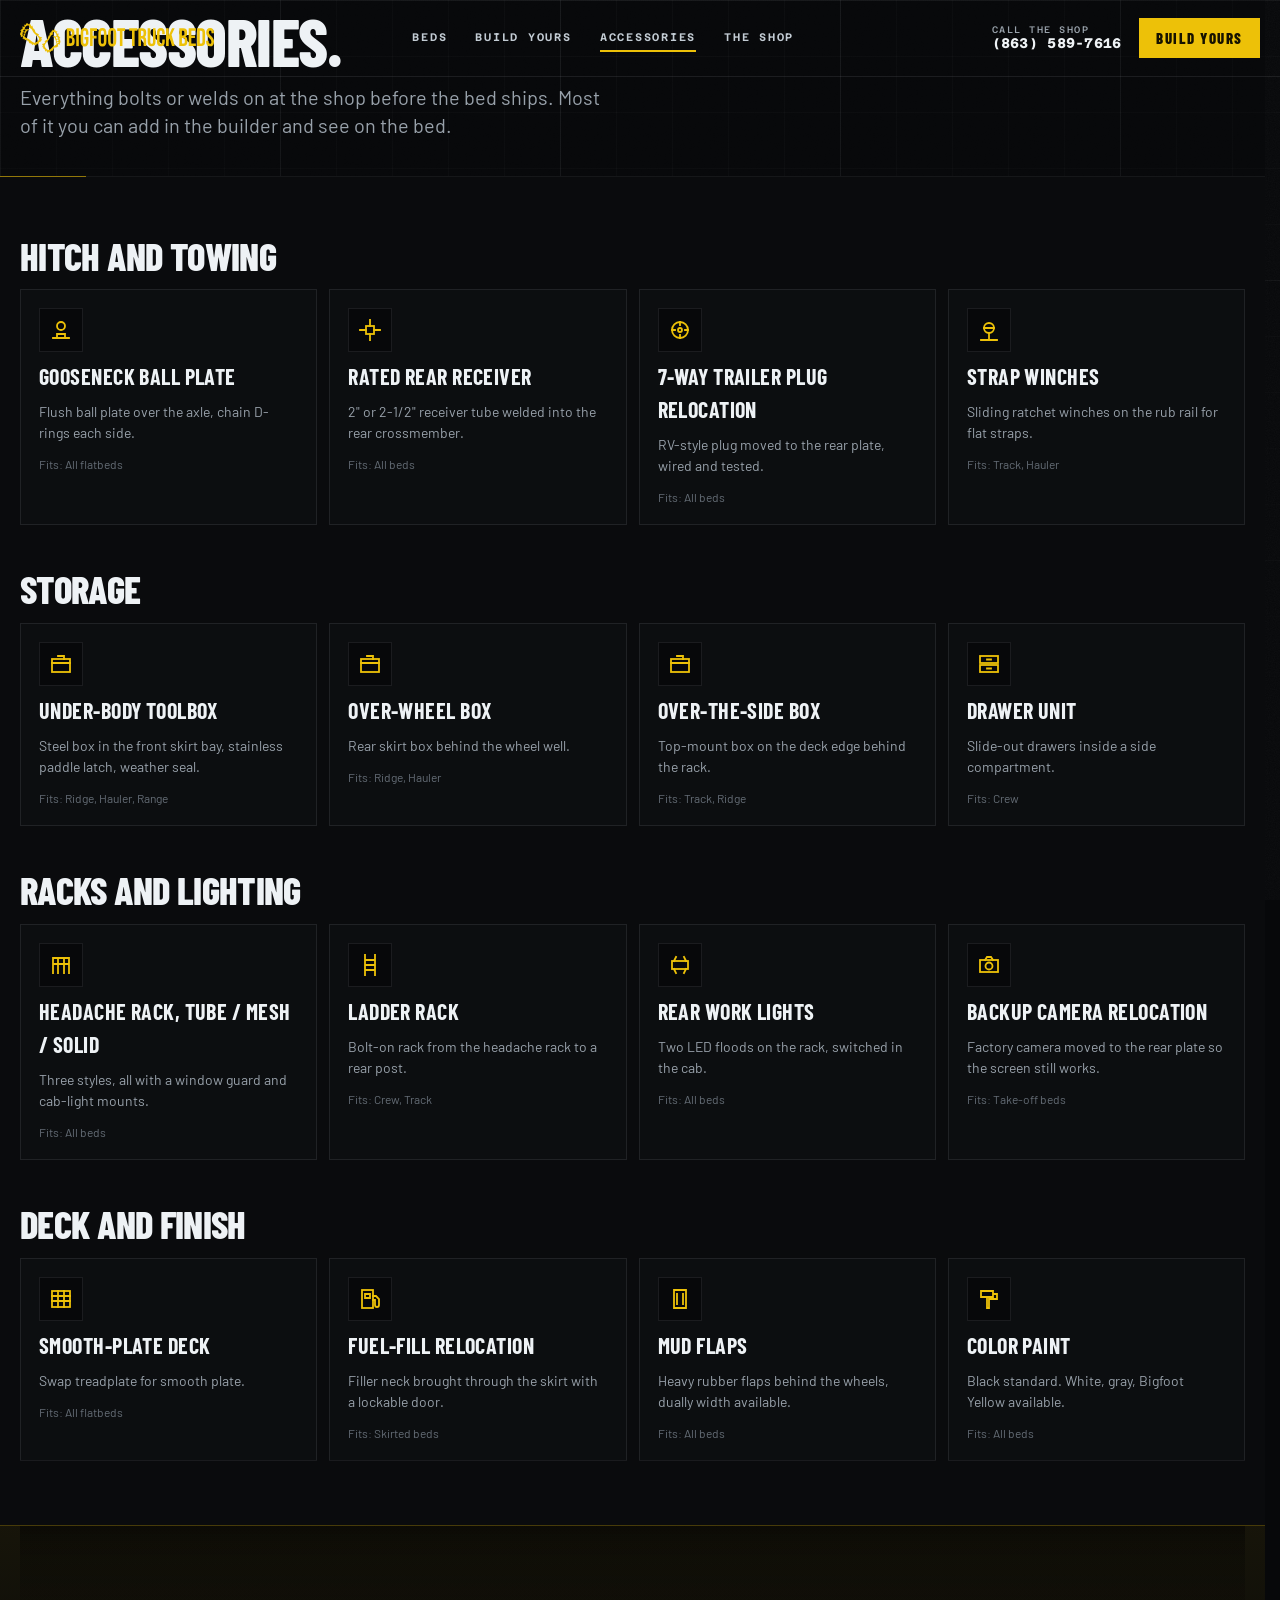
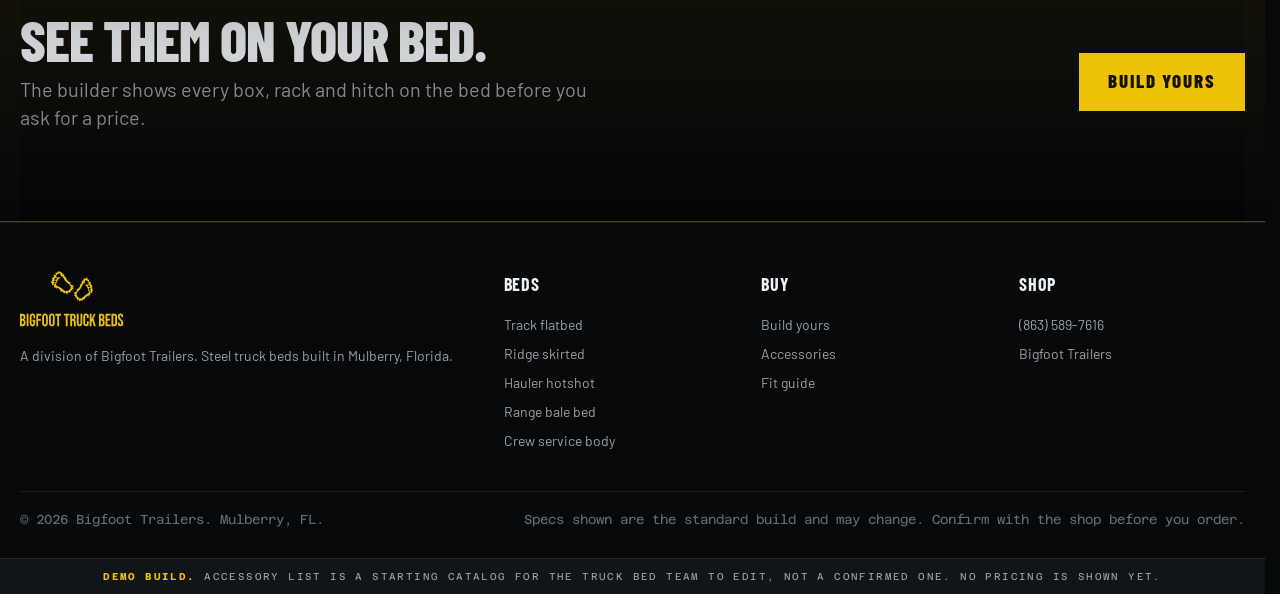
==== accessories.html @ 5576eb5d "Bigfoot Truck Beds site: first public deploy Co-Authored-By: Claude <noreply@anthropic.com>" ====
<!DOCTYPE html>
<html lang="en">
<head>
  <meta charset="UTF-8" />
  <meta name="viewport" content="width=device-width, initial-scale=1.0" />
  <title>Accessories. Bigfoot Truck Beds.</title>
  <meta name="description" content="Toolboxes, headache racks, gooseneck plates, receivers, lights and finishes for Bigfoot steel truck beds." />
  <link rel="icon" type="image/svg+xml" href="assets/img/mark.svg" />
  <link rel="preconnect" href="https://fonts.googleapis.com" />
  <link rel="preconnect" href="https://fonts.gstatic.com" crossorigin />
  <link href="https://fonts.googleapis.com/css2?family=Barlow+Condensed:wght@700;800&family=Barlow:wght@400;500;600;700&family=Azeret+Mono:wght@400;500;600&display=swap" rel="stylesheet" />
  <link rel="stylesheet" href="assets/css/site.css" />
  <link rel="stylesheet" href="assets/css/shop.css" />
</head>
<body data-solid-header="1">
  <header class="site-header solid">
    <div class="container inner">
      <a class="brand" href="index.html" aria-label="Bigfoot Truck Beds home"><img class="emblem" src="assets/img/logo.svg" alt="Bigfoot Truck Beds" /></a>
      <nav class="nav" aria-label="Main"><a href="beds.html">Beds</a><a href="build.html">Build Yours</a><a href="accessories.html">Accessories</a><a href="index.html#shop">The Shop</a></nav>
      <div class="header-actions">
        <a class="header-phone" href="tel:8635897616"><small>Call the shop</small>(863) 589-7616</a>
        <a class="btn btn-primary btn-sm" href="build.html">Build Yours</a>
        <button class="mobile-toggle" aria-label="Menu" aria-expanded="false"><span></span></button>
      </div>
    </div>
  </header>
  <nav class="mobile-nav" aria-label="Mobile"><a href="beds.html">Beds</a><a href="build.html">Build Yours</a><a href="accessories.html">Accessories</a><a href="index.html#shop">The Shop</a><a href="tel:8635897616">(863) 589-7616</a></nav>

  <main>
    <section class="page-head">
      <div class="container">
        <h1>Accessories.</h1>
        <p class="lead">Everything bolts or welds on at the shop before the bed ships. Most of it you can add in the builder and see on the bed.</p>
      </div>
    </section>
    <section class="block tight">
      <div class="container acc-groups" id="groups"></div>
    </section>
    <section class="cta-band">
      <video data-lazy muted loop playsinline preload="none" data-src="assets/video/press-brake.mp4" aria-hidden="true"></video>
      <div class="container inner">
        <div><h2>See them on your bed.</h2><p class="lead" style="margin-top:10px">The builder shows every box, rack and hitch on the bed before you ask for a price.</p></div>
        <div class="hero-cta" style="margin:0"><a class="btn btn-primary btn-lg" href="build.html">Build Yours</a></div>
      </div>
    </section>
  </main>

  <footer>
    <div class="container">
      <div class="cols">
        <div><img src="assets/img/logo-stacked.svg" alt="Bigfoot Truck Beds" style="height:60px;margin-bottom:14px" /><p>A division of Bigfoot Trailers. Steel truck beds built in Mulberry, Florida.</p></div>
        <div><h4>Beds</h4><a href="bed.html?s=track">Track flatbed</a><a href="bed.html?s=ridge">Ridge skirted</a><a href="bed.html?s=hauler">Hauler hotshot</a><a href="bed.html?s=range">Range bale bed</a><a href="bed.html?s=crew">Crew service body</a></div>
        <div><h4>Buy</h4><a href="build.html">Build yours</a><a href="accessories.html">Accessories</a><a href="beds.html">Fit guide</a></div>
        <div><h4>Shop</h4><a href="tel:8635897616">(863) 589-7616</a><a href="https://bigfoottrailers.net" rel="noopener">Bigfoot Trailers</a></div>
      </div>
      <div class="fine"><span>&copy; 2026 Bigfoot Trailers. Mulberry, FL.</span><span>Specs shown are the standard build and may change. Confirm with the shop before you order.</span></div>
    </div>
  </footer>
  <div class="demo-note"><b>Demo build.</b> Accessory list is a starting catalog for the truck bed team to edit, not a confirmed one. No pricing is shown yet.</div>

  <script src="assets/js/data.js"></script>
  <script src="assets/js/site.js"></script>
  <script>
    // simple line icons (stroke only, one family, square caps)
    const ICO = {
      ball: '<svg viewBox="0 0 24 24"><circle cx="12" cy="8" r="4"/><path d="M4 20h16M8 20v-4h8v4"/></svg>',
      receiver: '<svg viewBox="0 0 24 24"><rect x="8" y="8" width="8" height="8"/><path d="M12 2v6M12 16v6M2 12h6M16 12h6"/></svg>',
      plug: '<svg viewBox="0 0 24 24"><circle cx="12" cy="12" r="8"/><circle cx="12" cy="12" r="2"/><path d="M12 4v3M12 17v3M4 12h3M17 12h3"/></svg>',
      winch: '<svg viewBox="0 0 24 24"><circle cx="12" cy="10" r="5"/><path d="M12 15v7M4 22h16M7 10h10"/></svg>',
      box: '<svg viewBox="0 0 24 24"><rect x="3" y="7" width="18" height="13"/><path d="M3 11h18M9 4h6v3"/></svg>',
      drawer: '<svg viewBox="0 0 24 24"><rect x="3" y="4" width="18" height="7"/><rect x="3" y="13" width="18" height="7"/><path d="M10 7.5h4M10 16.5h4"/></svg>',
      rack: '<svg viewBox="0 0 24 24"><path d="M4 20V5h16v15M4 11h16M9 5v15M15 5v15"/></svg>',
      ladder: '<svg viewBox="0 0 24 24"><path d="M7 2v20M17 2v20M7 7h10M7 12h10M7 17h10"/></svg>',
      light: '<svg viewBox="0 0 24 24"><rect x="4" y="8" width="16" height="8"/><path d="M8 4l-2 4M16 4l2 4M8 20l-2-4M16 20l2-4"/></svg>',
      camera: '<svg viewBox="0 0 24 24"><rect x="3" y="7" width="18" height="12"/><circle cx="12" cy="13" r="3.5"/><path d="M8 7l2-3h4l2 3"/></svg>',
      deck: '<svg viewBox="0 0 24 24"><rect x="3" y="4" width="18" height="16"/><path d="M3 9h18M3 14h18M9 4v16M15 4v16"/></svg>',
      fuel: '<svg viewBox="0 0 24 24"><rect x="4" y="3" width="11" height="18"/><path d="M15 9h3l3 3v6a2 2 0 0 1-4 0v-5h-2M7 7h5v4H7z"/></svg>',
      flap: '<svg viewBox="0 0 24 24"><path d="M6 3h12v18H6zM9 7v10M15 7v10"/></svg>',
      paint: '<svg viewBox="0 0 24 24"><path d="M4 4h12v6H4zM16 7h4v5h-8v9h-2v-11h6z"/></svg>',
    };
    const D = window.BF;
    document.getElementById('groups').innerHTML = D.ACCESSORIES.map(g => `
      <div class="reveal"><h2 style="font-size:clamp(28px,3vw,40px);margin-bottom:16px">${g.group}</h2>
        <div class="acc-grid">${g.items.map(a => `<div class="acc"><div class="ico">${ICO[a.ico] || ICO.box}</div><b>${a.name}</b><p>${a.desc}</p><div class="fits-on">Fits: ${a.fits}</div></div>`).join('')}</div></div>`).join('');
    document.querySelectorAll('.reveal').forEach(el => { const io = new IntersectionObserver(es => es.forEach(e => { if (e.isIntersecting) { e.target.classList.add('in'); io.unobserve(e.target); } }), { threshold: 0.1 }); io.observe(el); });
  </script>
</body>
</html>
---- assets/css/site.css ----
/* ============================================================
   BIGFOOT TRUCK BEDS - design system v1 (10/18/26)
   Shares Bigfoot DNA (construction yellow + satin black, Barlow
   Condensed display) but reads as its own division: steel grey
   surfaces, plate texture, sharp corners, zero gradients-for-show.
   Theme: DARK, locked. Radius system: all-sharp (0) except 2px on
   inputs. One accent: --gold.
   ============================================================ */

:root {
  --ink: #0b0c0d;
  --ink-2: #121416;
  --ink-3: #1a1d20;
  --steel: #262a2e;
  --steel-2: #30353a;
  --line: rgba(255, 255, 255, 0.09);
  --line-2: rgba(255, 255, 255, 0.16);
  --text: #f2f3f4;
  --muted: #a3abb4;
  --dim: #6f7780;
  --gold: #EDC108;
  --gold-2: #F7D34A;
  --gold-ink: #1a1500;
  --ok: #7ed957;
  --warn: #ff5a3c;
  --max: 1360px;
  --disp: "Barlow Condensed", "Arial Narrow", sans-serif;
  --body: "Barlow", "Segoe UI", system-ui, sans-serif;
  --ease: cubic-bezier(0.16, 1, 0.3, 1);
  --nav-h: 72px;
}

* { box-sizing: border-box; }
html { scroll-behavior: smooth; -webkit-text-size-adjust: 100%; }
body {
  margin: 0; font-family: var(--body); background: var(--ink); color: var(--text);
  -webkit-font-smoothing: antialiased; overflow-x: hidden; line-height: 1.5;
}
a { color: inherit; text-decoration: none; }
img, video, canvas { max-width: 100%; display: block; }
button { font: inherit; color: inherit; }
.container { width: min(calc(100% - 40px), var(--max)); margin: 0 auto; }
@media (max-width: 640px) { .container { width: calc(100% - 32px); } }

h1, h2, h3, .disp {
  font-family: var(--disp); text-transform: uppercase; letter-spacing: 0.01em;
  line-height: 0.92; margin: 0; font-weight: 800; text-wrap: balance;
}
h1 { font-size: clamp(44px, 7vw, 104px); }
h2 { font-size: clamp(34px, 4.6vw, 64px); }
h3 { font-size: clamp(22px, 2.4vw, 30px); font-weight: 700; }
p { margin: 0; text-wrap: pretty; }
.lead { font-size: clamp(17px, 1.4vw, 20px); color: var(--muted); max-width: 58ch; }
.muted { color: var(--muted); }
.gold { color: var(--gold); }
.num { font-family: var(--disp); font-weight: 800; font-variant-numeric: tabular-nums; }

/* ---------- motion primitives ---------- */
.reveal { opacity: 0; transform: translateY(22px); transition: opacity 0.6s var(--ease), transform 0.6s var(--ease); }
.reveal.in { opacity: 1; transform: none; }
[data-stagger] > * { opacity: 0; transform: translateY(18px); transition: opacity 0.5s var(--ease), transform 0.5s var(--ease); }
[data-stagger].in > * { opacity: 1; transform: none; }
[data-stagger].in > *:nth-child(2) { transition-delay: 60ms; }
[data-stagger].in > *:nth-child(3) { transition-delay: 120ms; }
[data-stagger].in > *:nth-child(4) { transition-delay: 180ms; }
[data-stagger].in > *:nth-child(5) { transition-delay: 240ms; }
[data-stagger].in > *:nth-child(6) { transition-delay: 300ms; }
@media (prefers-reduced-motion: reduce) {
  .reveal, [data-stagger] > * { opacity: 1 !important; transform: none !important; transition: none !important; }
  .hero-video video { display: none; }
}

/* ---------- header ---------- */
.site-header {
  position: fixed; inset: 0 0 auto 0; z-index: 90; height: var(--nav-h);
  background: linear-gradient(180deg, rgba(11, 12, 13, 0.92), rgba(11, 12, 13, 0));
  transition: background 0.3s ease, box-shadow 0.3s ease;
}
.site-header.solid { background: rgba(11, 12, 13, 0.96); backdrop-filter: blur(14px); box-shadow: 0 1px 0 var(--line); }
.site-header .inner { display: flex; align-items: center; justify-content: space-between; gap: 24px; height: 100%; }
.brand img { height: 30px; width: auto; }
.nav { display: flex; gap: 28px; align-items: center; }
.nav > a { font-weight: 600; font-size: 15px; color: #d7dde3; position: relative; padding: 6px 0; }
.nav > a::after { content: ""; position: absolute; left: 0; right: 100%; bottom: 0; height: 2px; background: var(--gold); transition: right 0.25s var(--ease); }
.nav > a:hover::after, .nav > a.active::after { right: 0; }
.header-actions { display: flex; align-items: center; gap: 18px; }
.header-phone { display: flex; flex-direction: column; line-height: 1.1; font-family: var(--disp); font-weight: 700; font-size: 18px; letter-spacing: 0.02em; }
.header-phone small { font-family: var(--body); font-weight: 500; font-size: 11px; color: var(--muted); text-transform: uppercase; letter-spacing: 0.08em; }
.mobile-toggle { display: none; background: none; border: 1px solid var(--line-2); width: 42px; height: 42px; color: var(--text); cursor: pointer; }
.mobile-toggle span, .mobile-toggle span::before, .mobile-toggle span::after { display: block; width: 20px; height: 2px; background: currentColor; margin: 0 auto; position: relative; content: ""; }
.mobile-toggle span::before { position: absolute; top: -6px; left: 0; }
.mobile-toggle span::after { position: absolute; top: 6px; left: 0; }
.mobile-nav { display: none; position: fixed; inset: var(--nav-h) 0 0 0; background: var(--ink); z-index: 89; padding: 24px; flex-direction: column; gap: 6px; }
.mobile-nav.open { display: flex; }
.mobile-nav a { font-family: var(--disp); font-size: 34px; font-weight: 800; text-transform: uppercase; padding: 10px 0; border-bottom: 1px solid var(--line); }
@media (max-width: 960px) {
  .nav, .header-phone { display: none; }
  .mobile-toggle { display: inline-flex; align-items: center; justify-content: center; }
}

/* ---------- buttons ---------- */
.btn {
  display: inline-flex; align-items: center; justify-content: center; gap: 10px; white-space: nowrap;
  font-family: var(--disp); font-weight: 800; text-transform: uppercase; letter-spacing: 0.06em; font-size: 17px;
  padding: 0 22px; height: 50px; border: 1px solid transparent; cursor: pointer; transition: transform 0.15s var(--ease), background 0.2s, color 0.2s, border-color 0.2s;
}
.btn:active { transform: translateY(1px) scale(0.99); }
.btn-primary { background: var(--gold); color: var(--gold-ink); border-color: var(--gold); }
.btn-primary:hover { background: var(--gold-2); }
.btn-ghost { background: transparent; color: var(--text); border-color: var(--line-2); }
.btn-ghost:hover { border-color: var(--gold); color: var(--gold); }
.btn-dark { background: var(--ink-3); color: var(--text); border-color: var(--line); }
.btn-dark:hover { border-color: var(--line-2); }
.btn-sm { height: 40px; font-size: 15px; padding: 0 16px; }
.btn-lg { height: 58px; font-size: 19px; padding: 0 28px; }
.btn[disabled] { opacity: 0.45; cursor: not-allowed; }

/* ---------- hero ---------- */
.hero { position: relative; min-height: 100dvh; display: grid; align-items: end; padding: calc(var(--nav-h) + 24px) 0 56px; overflow: hidden; isolation: isolate; }
.hero-video { position: absolute; inset: 0; z-index: -2; }
.hero-video video { width: 100%; height: 100%; object-fit: cover; filter: saturate(0.85) contrast(1.05); }
.hero-scrim { position: absolute; inset: 0; z-index: -1;
  background: linear-gradient(90deg, rgba(11,12,13,0.92) 0%, rgba(11,12,13,0.72) 42%, rgba(11,12,13,0.25) 100%),
              linear-gradient(0deg, rgba(11,12,13,1) 0%, rgba(11,12,13,0) 38%); }
.hero-grid { display: grid; grid-template-columns: minmax(0, 7fr) minmax(0, 5fr); gap: 40px; align-items: end; }
.hero h1 { max-width: 12ch; font-size: clamp(44px, 5.6vw, 86px); }
.hero h1 em { font-style: normal; color: var(--gold); }
.hero .lead { margin-top: 22px; }
.hero-cta { display: flex; gap: 12px; flex-wrap: wrap; margin-top: 30px; }
.hero-side { justify-self: end; width: 100%; max-width: 420px; }
@media (max-width: 960px) {
  .hero-grid { grid-template-columns: 1fr; }
  .hero-side { justify-self: stretch; max-width: none; }
}

/* quick fit widget */
.fitbox { background: rgba(18, 20, 22, 0.88); backdrop-filter: blur(10px); border: 1px solid var(--line-2); padding: 22px; }
.fitbox h3 { font-size: 24px; margin-bottom: 4px; }
.fitbox .hint { font-size: 13px; color: var(--muted); margin-bottom: 16px; }
.field { display: grid; gap: 6px; margin-bottom: 12px; }
.field label { font-size: 12px; font-weight: 700; letter-spacing: 0.08em; text-transform: uppercase; color: var(--muted); }
.field select, .field input, .field textarea {
  width: 100%; background: var(--ink); color: var(--text); border: 1px solid var(--line-2); border-radius: 2px;
  height: 46px; padding: 0 12px; font: inherit; font-size: 15px; outline: none; appearance: none; -webkit-appearance: none;
}
.field textarea { height: auto; min-height: 110px; padding: 12px; resize: vertical; }
.field select { background-image: linear-gradient(45deg, transparent 50%, var(--muted) 50%), linear-gradient(135deg, var(--muted) 50%, transparent 50%); background-position: calc(100% - 18px) 20px, calc(100% - 13px) 20px; background-size: 5px 5px, 5px 5px; background-repeat: no-repeat; padding-right: 36px; }
.field select:focus, .field input:focus, .field textarea:focus { border-color: var(--gold); box-shadow: 0 0 0 3px rgba(237, 193, 8, 0.18); }
.field select:disabled { opacity: 0.4; }
.field .err { font-size: 12px; color: var(--warn); display: none; }
.field.invalid .err { display: block; }
.field.invalid select, .field.invalid input { border-color: var(--warn); }
.fit-result { margin-top: 10px; padding: 14px; background: var(--ink); border-left: 3px solid var(--gold); font-size: 14px; color: var(--muted); min-height: 54px; }
.fit-result strong { color: var(--text); font-family: var(--disp); font-size: 20px; text-transform: uppercase; letter-spacing: 0.02em; display: block; }

/* ---------- sections ---------- */
section.block { padding: clamp(64px, 9vw, 128px) 0; }
section.block.tight { padding: clamp(40px, 5vw, 72px) 0; }
.sec-head { max-width: 760px; margin-bottom: clamp(28px, 4vw, 52px); }
.sec-head p { margin-top: 14px; }
.rule { height: 1px; background: var(--line); }

/* stat band */
.stats { display: grid; grid-template-columns: repeat(4, 1fr); border-top: 1px solid var(--line-2); border-bottom: 1px solid var(--line-2); }
.stats > div { padding: 28px 24px 26px; border-right: 1px solid var(--line); }
.stats > div:last-child { border-right: 0; }
.stats .num { font-size: clamp(40px, 4.4vw, 60px); line-height: 1; color: var(--gold); }
.stats .num small { font-size: 0.45em; color: var(--muted); margin-left: 4px; font-weight: 700; }
.stats p { font-size: 14px; color: var(--muted); margin-top: 8px; }
@media (max-width: 800px) { .stats { grid-template-columns: 1fr 1fr; } .stats > div:nth-child(2) { border-right: 0; } .stats > div:nth-child(-n+2) { border-bottom: 1px solid var(--line); } }

/* lineup rail (horizontal scroll-snap) */
.rail-wrap { position: relative; }
.rail { display: grid; grid-auto-flow: column; grid-auto-columns: min(78vw, 420px); gap: 18px; overflow-x: auto; scroll-snap-type: x mandatory; padding: 4px 0 18px; scrollbar-width: none; }
.rail::-webkit-scrollbar { display: none; }
.rail > * { scroll-snap-align: start; }
.bed-card { background: var(--ink-2); border: 1px solid var(--line); display: grid; grid-template-rows: auto 1fr; transition: border-color 0.25s, transform 0.3s var(--ease); position: relative; }
.bed-card:hover { border-color: var(--gold); transform: translateY(-3px); }
.bed-card .thumb { aspect-ratio: 4 / 3; background: radial-gradient(120% 90% at 50% 100%, #2a2f34 0%, var(--ink-2) 70%); position: relative; overflow: hidden; }
.bed-card .thumb img, .bed-card .thumb canvas { position: absolute; inset: 0; width: 100%; height: 100%; object-fit: contain; }
.bed-card .thumb .sk { position: absolute; inset: 18% 10%; border: 1px dashed var(--line-2); opacity: 0.6; }
.bed-card .body { padding: 20px 20px 22px; display: grid; gap: 10px; align-content: start; }
.bed-card .for { font-size: 13px; color: var(--gold); font-weight: 700; letter-spacing: 0.06em; text-transform: uppercase; }
.bed-card h3 { font-size: 30px; }
.bed-card p { color: var(--muted); font-size: 15px; }
.bed-card .meta { display: flex; gap: 14px; flex-wrap: wrap; font-size: 13px; color: var(--muted); margin-top: 4px; }
.bed-card .meta b { color: var(--text); font-weight: 600; }
.bed-card .go { position: absolute; inset: 0; }
.rail-nav { display: flex; gap: 8px; justify-content: flex-end; margin-top: 6px; }
.rail-nav button { width: 44px; height: 44px; background: var(--ink-2); border: 1px solid var(--line-2); color: var(--text); cursor: pointer; font-size: 20px; }
.rail-nav button:hover { border-color: var(--gold); color: var(--gold); }

/* shop bento (videos) */
.bento { display: grid; grid-template-columns: repeat(12, 1fr); grid-auto-rows: 220px; gap: 12px; }
.bento > figure { margin: 0; position: relative; overflow: hidden; background: var(--ink-2); border: 1px solid var(--line); }
.bento video { width: 100%; height: 100%; object-fit: cover; filter: saturate(0.9); transform: scale(1.02); }
.bento figcaption { position: absolute; left: 0; right: 0; bottom: 0; padding: 14px 16px; background: linear-gradient(0deg, rgba(11,12,13,0.92), rgba(11,12,13,0)); font-family: var(--disp); font-weight: 700; text-transform: uppercase; letter-spacing: 0.04em; font-size: 17px; }
.bento figcaption small { display: block; font-family: var(--body); font-weight: 500; text-transform: none; letter-spacing: 0; color: var(--muted); font-size: 13px; }
.b-a { grid-column: span 7; grid-row: span 2; }
.b-b { grid-column: span 5; }
.b-c { grid-column: span 5; }
.b-d { grid-column: span 4; }
.b-e { grid-column: span 4; }
.b-f { grid-column: span 4; }
@media (max-width: 900px) { .bento { grid-auto-rows: 180px; } .b-a, .b-b, .b-c, .b-d, .b-e, .b-f { grid-column: span 12; } .b-a { grid-row: span 1; } }

/* standard-features: two-column checklist with big numbers */
.std { display: grid; grid-template-columns: 1fr 1fr; gap: 0 48px; }
.std li { list-style: none; display: grid; grid-template-columns: 56px 1fr; gap: 14px; padding: 18px 0; border-bottom: 1px solid var(--line); }
.std ul { margin: 0; padding: 0; }
.std .k { font-family: var(--disp); font-weight: 800; font-size: 30px; color: var(--gold); line-height: 1; }
.std b { display: block; font-weight: 700; margin-bottom: 2px; }
.std span { color: var(--muted); font-size: 15px; }
@media (max-width: 760px) { .std { grid-template-columns: 1fr; } }

/* process steps */
.steps { display: grid; grid-template-columns: repeat(4, 1fr); gap: 2px; background: var(--line); border: 1px solid var(--line); }
.steps > div { background: var(--ink-2); padding: 26px 22px 28px; }
.steps .k { font-family: var(--disp); font-weight: 800; font-size: 52px; color: var(--steel-2); line-height: 1; }
.steps h3 { margin: 10px 0 8px; font-size: 24px; }
.steps p { color: var(--muted); font-size: 15px; }
@media (max-width: 900px) { .steps { grid-template-columns: 1fr 1fr; } }
@media (max-width: 560px) { .steps { grid-template-columns: 1fr; } }

/* compare table */
.compare { width: 100%; border-collapse: collapse; font-size: 15px; }
.compare th, .compare td { text-align: left; padding: 14px 12px; vertical-align: top; }
.compare thead th { font-family: var(--disp); text-transform: uppercase; font-size: 22px; letter-spacing: 0.02em; border-bottom: 2px solid var(--gold); }
.compare tbody tr:nth-child(odd) td { background: rgba(255,255,255,0.025); }
.compare td:first-child { color: var(--muted); font-weight: 600; width: 22%; }
.compare .yes { color: var(--gold); font-weight: 700; }
.compare-wrap { overflow-x: auto; }

/* FAQ accordion */
.faq details { border-top: 1px solid var(--line); }
.faq details:last-child { border-bottom: 1px solid var(--line); }
.faq summary { cursor: pointer; list-style: none; display: flex; justify-content: space-between; align-items: center; gap: 20px; padding: 20px 0; font-family: var(--disp); font-weight: 700; text-transform: uppercase; font-size: 22px; letter-spacing: 0.02em; }
.faq summary::-webkit-details-marker { display: none; }
.faq summary::after { content: "+"; font-size: 28px; color: var(--gold); transition: transform 0.25s var(--ease); }
.faq details[open] summary::after { transform: rotate(45deg); }
.faq .a { padding: 0 0 22px; color: var(--muted); max-width: 70ch; }

/* CTA band */
.cta-band { position: relative; overflow: hidden; border-top: 1px solid var(--line-2); }
.cta-band video { position: absolute; inset: 0; width: 100%; height: 100%; object-fit: cover; opacity: 0.35; filter: saturate(0.7); }
.cta-band .inner { position: relative; display: grid; grid-template-columns: 1fr auto; align-items: center; gap: 32px; padding: clamp(56px, 7vw, 96px) 0; }
@media (max-width: 760px) { .cta-band .inner { grid-template-columns: 1fr; } }

/* footer */
footer { border-top: 1px solid var(--line); padding: 48px 0 28px; color: var(--muted); font-size: 14px; }
footer .cols { display: grid; grid-template-columns: 2fr 1fr 1fr 1fr; gap: 32px; }
footer h4 { font-family: var(--disp); text-transform: uppercase; color: var(--text); font-size: 18px; margin: 0 0 12px; letter-spacing: 0.04em; }
footer a { display: block; padding: 4px 0; }
footer a:hover { color: var(--gold); }
footer .fine { margin-top: 36px; padding-top: 18px; border-top: 1px solid var(--line); display: flex; justify-content: space-between; gap: 16px; flex-wrap: wrap; font-size: 13px; color: var(--dim); }
@media (max-width: 800px) { footer .cols { grid-template-columns: 1fr 1fr; } }

/* demo ribbon */
.demo-note { background: var(--ink-3); border-top: 1px solid var(--line); color: var(--muted); font-size: 13px; padding: 10px 16px; text-align: center; }
.demo-note b { color: var(--gold); }

/* ---------- page header (inner pages) ---------- */
.page-head { padding: calc(var(--nav-h) + 56px) 0 36px; }
.page-head .lead { margin-top: 14px; }
.crumbs { font-size: 13px; color: var(--muted); margin-bottom: 18px; display: flex; gap: 8px; }
.crumbs a:hover { color: var(--gold); }

/* filter pills */
.pills { display: flex; gap: 8px; flex-wrap: wrap; }
.pill { height: 40px; padding: 0 16px; background: var(--ink-2); border: 1px solid var(--line-2); color: var(--text); font-weight: 600; font-size: 14px; cursor: pointer; }
.pill[aria-pressed="true"] { background: var(--gold); color: var(--gold-ink); border-color: var(--gold); }
.grid-beds { display: grid; grid-template-columns: repeat(auto-fill, minmax(300px, 1fr)); gap: 18px; }

/* ---------- bed detail ---------- */
.detail-hero { display: grid; grid-template-columns: minmax(0, 7fr) minmax(0, 5fr); gap: 32px; align-items: start; }
.viewer { position: relative; aspect-ratio: 4 / 3; background: radial-gradient(110% 80% at 50% 100%, #2b3036 0%, var(--ink-2) 72%); border: 1px solid var(--line); overflow: hidden; }
.viewer canvas { width: 100% !important; height: 100% !important; position: absolute; inset: 0; z-index: 0; }
.viewer .vtag, .viewer .vhelp, .viewer .nogl { z-index: 2; }
.viewer .vtag { position: absolute; top: 12px; left: 12px; font-size: 12px; font-weight: 700; letter-spacing: 0.08em; text-transform: uppercase; color: var(--muted); background: rgba(11,12,13,0.7); padding: 6px 10px; border: 1px solid var(--line); }
.viewer .vhelp { position: absolute; bottom: 12px; left: 12px; right: 12px; display: flex; justify-content: space-between; gap: 10px; font-size: 12px; color: var(--muted); }
.viewer .vhelp button { background: rgba(11,12,13,0.75); border: 1px solid var(--line-2); color: var(--text); height: 32px; padding: 0 12px; font-size: 12px; font-weight: 700; cursor: pointer; }
.viewer .vhelp button:hover { border-color: var(--gold); color: var(--gold); }
.viewer .nogl { position: absolute; inset: 0; display: none; place-items: center; text-align: center; padding: 32px; color: var(--muted); }
.viewer.nogl .nogl { display: grid; }
.spec-tiles { display: grid; grid-template-columns: repeat(2, 1fr); gap: 10px; }
.spec-tiles > div { background: var(--ink-2); border: 1px solid var(--line); padding: 16px 16px 14px; }
.spec-tiles .v { font-family: var(--disp); font-weight: 800; font-size: 30px; line-height: 1; color: var(--text); }
.spec-tiles .v small { font-size: 0.5em; color: var(--muted); margin-left: 3px; }
.spec-tiles .l { font-size: 12px; color: var(--muted); text-transform: uppercase; letter-spacing: 0.08em; margin-top: 6px; font-weight: 700; }
.fits { margin-top: 18px; }
.fits h3 { font-size: 20px; margin-bottom: 8px; }
.fits ul { margin: 0; padding: 0; list-style: none; display: grid; gap: 6px; }
.fits li { display: flex; justify-content: space-between; gap: 12px; font-size: 14px; padding: 8px 0; border-bottom: 1px solid var(--line); }
.fits li span:last-child { color: var(--muted); }
@media (max-width: 960px) { .detail-hero { grid-template-columns: 1fr; } }

.feature-cols { display: grid; grid-template-columns: 1fr 1fr; gap: 40px; }
.feature-cols ul { margin: 0; padding: 0; list-style: none; }
.feature-cols li { padding: 12px 0; border-bottom: 1px solid var(--line); display: grid; grid-template-columns: 22px 1fr; gap: 10px; font-size: 15px; }
.feature-cols li::before { content: ""; width: 10px; height: 10px; background: var(--gold); margin-top: 7px; }
.feature-cols li.opt::before { background: transparent; border: 2px solid var(--gold); width: 6px; height: 6px; margin-top: 6px; }
@media (max-width: 760px) { .feature-cols { grid-template-columns: 1fr; } }

/* ---------- configurator ---------- */
.cfg { display: grid; grid-template-columns: minmax(0, 1fr) 440px; gap: 0; min-height: calc(100dvh - var(--nav-h)); padding-top: var(--nav-h); }
.cfg-stage { position: sticky; top: var(--nav-h); height: calc(100dvh - var(--nav-h)); background: radial-gradient(90% 70% at 50% 100%, #2b3036 0%, var(--ink) 75%); border-right: 1px solid var(--line); min-height: 56vh; overflow: hidden; }
.cfg-stage canvas { position: absolute; inset: 0; width: 100% !important; height: 100% !important; z-index: 0; }
.cfg-stage .stage-top, .cfg-stage .stage-bottom, .cfg-stage .nogl { z-index: 2; }
.cfg-stage .stage-top { position: absolute; top: 16px; left: 16px; right: 16px; display: flex; justify-content: space-between; gap: 12px; align-items: flex-start; pointer-events: none; }
.cfg-stage .stage-top > * { pointer-events: auto; }
.cfg-stage .title { background: rgba(11,12,13,0.7); padding: 8px 12px; border: 1px solid var(--line); max-width: 420px; }
.cfg-stage .title h2 { font-size: clamp(22px, 2.4vw, 32px); }
.cfg-stage .title p { font-size: 13px; color: var(--muted); margin-top: 2px; }
.cfg-stage .stage-bottom { position: absolute; left: 16px; right: 16px; bottom: 16px; display: flex; justify-content: space-between; align-items: flex-end; gap: 12px; pointer-events: none; }
.cfg-stage .stage-bottom > * { pointer-events: auto; }
.cfg-stage .views { display: flex; gap: 6px; }
.cfg-stage .views button, .cfg-stage .colors button { background: rgba(11,12,13,0.78); border: 1px solid var(--line-2); color: var(--text); height: 36px; padding: 0 12px; font-size: 12px; font-weight: 700; cursor: pointer; letter-spacing: 0.04em; text-transform: uppercase; }
.cfg-stage .views button[aria-pressed="true"] { border-color: var(--gold); color: var(--gold); }
.cfg-stage .colors { display: flex; gap: 6px; }
.cfg-stage .colors button { width: 36px; padding: 0; position: relative; }
.cfg-stage .colors button i { position: absolute; inset: 7px; display: block; border: 1px solid rgba(255,255,255,0.25); }
.cfg-stage .colors button[aria-pressed="true"] { border-color: var(--gold); }
.cfg-stage .dims { font-family: var(--disp); font-weight: 700; font-size: 15px; letter-spacing: 0.04em; text-transform: uppercase; color: var(--muted); background: rgba(11,12,13,0.78); border: 1px solid var(--line); padding: 8px 12px; }
.cfg-stage .dims b { color: var(--text); }
.cfg-stage .nogl { position: absolute; inset: 0; display: none; place-items: center; text-align: center; padding: 32px; color: var(--muted); }
.cfg-stage.nogl .nogl { display: grid; }

.cfg-panel { background: var(--ink-2); display: grid; grid-template-rows: auto 1fr auto; max-height: calc(100dvh - var(--nav-h)); position: sticky; top: var(--nav-h); }
.cfg-steps { display: grid; grid-template-columns: repeat(4, 1fr); border-bottom: 1px solid var(--line); }
.cfg-steps button { background: none; border: 0; border-bottom: 3px solid transparent; padding: 16px 6px 13px; cursor: pointer; display: grid; gap: 2px; justify-items: center; color: var(--muted); }
.cfg-steps button b { font-family: var(--disp); font-size: 20px; letter-spacing: 0.02em; text-transform: uppercase; }
.cfg-steps button small { font-size: 11px; letter-spacing: 0.06em; text-transform: uppercase; }
.cfg-steps button[aria-current="step"] { color: var(--text); border-bottom-color: var(--gold); }
.cfg-steps button.done small { color: var(--gold); }
.cfg-steps button:disabled { opacity: 0.4; cursor: not-allowed; }
.cfg-body { overflow-y: auto; padding: 22px 22px 28px; scrollbar-width: thin; scrollbar-color: var(--steel-2) transparent; }
.cfg-body h3 { font-size: 26px; margin-bottom: 4px; }
.cfg-body .hint { font-size: 14px; color: var(--muted); margin-bottom: 18px; }
.cfg-foot { border-top: 1px solid var(--line); padding: 14px 22px; display: flex; gap: 10px; justify-content: space-between; align-items: center; background: var(--ink-2); }
.cfg-foot .sum { font-size: 13px; color: var(--muted); }
.cfg-foot .sum b { display: block; color: var(--text); font-family: var(--disp); text-transform: uppercase; font-size: 18px; letter-spacing: 0.02em; }

.choice-grid { display: grid; grid-template-columns: 1fr 1fr; gap: 8px; margin-bottom: 18px; }
.choice-grid.one { grid-template-columns: 1fr; }
.choice { text-align: left; background: var(--ink); border: 1px solid var(--line-2); padding: 14px 14px 12px; cursor: pointer; display: grid; gap: 4px; transition: border-color 0.2s, background 0.2s; position: relative; }
.choice:hover { border-color: var(--muted); }
.choice[aria-pressed="true"] { border-color: var(--gold); background: rgba(237, 193, 8, 0.06); }
.choice[aria-pressed="true"]::after { content: ""; position: absolute; top: 10px; right: 10px; width: 10px; height: 10px; background: var(--gold); }
.choice b { font-family: var(--disp); font-size: 20px; text-transform: uppercase; letter-spacing: 0.02em; font-weight: 700; padding-right: 18px; }
.choice span { font-size: 13px; color: var(--muted); }
.choice.unfit { opacity: 0.35; }
.choice:disabled { cursor: not-allowed; }
.group-title { font-size: 12px; font-weight: 700; letter-spacing: 0.1em; text-transform: uppercase; color: var(--muted); margin: 22px 0 10px; display: flex; justify-content: space-between; }
.group-title:first-of-type { margin-top: 0; }
.fit-callout { background: var(--ink); border-left: 3px solid var(--gold); padding: 12px 14px; font-size: 14px; color: var(--muted); margin-bottom: 18px; }
.fit-callout b { color: var(--text); }
.opt-row { display: grid; grid-template-columns: 1fr auto; gap: 12px; align-items: center; padding: 12px 0; border-bottom: 1px solid var(--line); }
.opt-row b { font-weight: 700; display: block; }
.opt-row span { font-size: 13px; color: var(--muted); }
.switch { width: 46px; height: 26px; background: var(--steel); border: 1px solid var(--line-2); position: relative; cursor: pointer; flex: none; transition: background 0.2s; }
.switch::after { content: ""; position: absolute; top: 3px; left: 3px; width: 18px; height: 18px; background: var(--muted); transition: transform 0.2s var(--ease), background 0.2s; }
.switch[aria-checked="true"] { background: var(--gold); border-color: var(--gold); }
.switch[aria-checked="true"]::after { transform: translateX(20px); background: var(--gold-ink); }
.seg { display: inline-grid; grid-auto-flow: column; border: 1px solid var(--line-2); }
.seg button { background: none; border: 0; color: var(--muted); height: 34px; padding: 0 12px; font-size: 13px; font-weight: 700; cursor: pointer; border-right: 1px solid var(--line-2); }
.seg button:last-child { border-right: 0; }
.seg button[aria-pressed="true"] { background: var(--gold); color: var(--gold-ink); }
.summary-list { margin: 0; padding: 0; list-style: none; }
.summary-list li { display: flex; justify-content: space-between; gap: 12px; padding: 10px 0; border-bottom: 1px solid var(--line); font-size: 14px; }
.summary-list li span:first-child { color: var(--muted); }
.summary-list li span:last-child { text-align: right; font-weight: 600; }
.share { margin-top: 16px; display: flex; gap: 8px; }
.share input { flex: 1; background: var(--ink); border: 1px solid var(--line-2); color: var(--muted); height: 40px; padding: 0 10px; font-size: 12px; }
.toast { position: fixed; left: 50%; bottom: 24px; transform: translate(-50%, 20px); background: var(--gold); color: var(--gold-ink); font-weight: 700; padding: 12px 18px; opacity: 0; transition: opacity 0.25s, transform 0.25s var(--ease); z-index: 100; pointer-events: none; }
.toast.show { opacity: 1; transform: translate(-50%, 0); }

@media (max-width: 1060px) {
  .cfg { grid-template-columns: 1fr; }
  .cfg-stage { position: relative; top: auto; height: 52vh; min-height: 380px; border-right: 0; border-bottom: 1px solid var(--line); }
  .cfg-panel { position: static; max-height: none; }
  .cfg-body { max-height: none; }
}

/* ---------- accessories ---------- */
.acc-groups { display: grid; gap: 48px; }
.acc-grid { display: grid; grid-template-columns: repeat(auto-fill, minmax(260px, 1fr)); gap: 12px; }
.acc { background: var(--ink-2); border: 1px solid var(--line); padding: 18px; display: grid; gap: 8px; align-content: start; }
.acc .ico { width: 44px; height: 44px; display: grid; place-items: center; background: var(--ink); border: 1px solid var(--line); }
.acc .ico svg { width: 24px; height: 24px; stroke: var(--gold); fill: none; stroke-width: 1.8; stroke-linecap: square; }
.acc b { font-family: var(--disp); font-size: 22px; text-transform: uppercase; letter-spacing: 0.02em; font-weight: 700; }
.acc p { font-size: 14px; color: var(--muted); }
.acc .fits-on { font-size: 12px; color: var(--dim); margin-top: 4px; }

/* utilities */
.sr-only { position: absolute; width: 1px; height: 1px; overflow: hidden; clip: rect(0 0 0 0); }
.split { display: grid; grid-template-columns: 1fr 1fr; gap: 48px; align-items: center; }
@media (max-width: 860px) { .split { grid-template-columns: 1fr; gap: 28px; } }
.media { background: var(--ink-2); border: 1px solid var(--line); overflow: hidden; aspect-ratio: 16 / 10; }
.media video { width: 100%; height: 100%; object-fit: cover; }
---- assets/css/shop.css ----
/* ==========================================================================
   BIGFOOT TRUCK BEDS - "THE CUT SHEET"  design layer v2  (10/19/26)
   Loaded AFTER site.css. Retokenizes the whole site and replaces the
   generic-dark tells with a fabrication-drawing language:
     - steel plate ground with a hairline drawing grid + real film grain
     - mono dimension type, leader lines, corner tick brackets
     - notched / square plate panels, zero radius, zero glow, zero gradient-text
     - clip-path wipe reveals instead of fade+translateY
     - live dimension annotations projected off the 3D bed
   ONE accent: --gold. Dark locked.
   ========================================================================== */

:root {
  /* ground + plate */
  --ink: #07080a;
  --ink-2: #0c0e10;
  --ink-3: #121518;
  --steel: #1b1f23;
  --steel-2: #24292e;
  --line: rgba(234, 240, 246, 0.085);
  --line-2: rgba(234, 240, 246, 0.18);
  --line-3: rgba(234, 240, 246, 0.32);
  --text: #eef2f5;
  --muted: #98a1aa;
  --dim: #646c75;
  --gold: #EDC108;
  --gold-2: #FFD93B;
  --gold-dim: rgba(237, 193, 8, 0.28);
  --gold-ink: #161200;
  --max: 1440px;
  --disp: "Barlow Condensed", "Arial Narrow", sans-serif;
  --body: "Barlow", "Segoe UI", system-ui, sans-serif;
  --mono: "Azeret Mono", "Roboto Mono", ui-monospace, "Consolas", monospace;
  --ease: cubic-bezier(0.16, 1, 0.3, 1);
  --nav-h: 76px;
  --grid: 56px;
}

/* ---------- the drawing sheet: grid + grain, fixed, never scrolls ---------- */
body { background: var(--ink); position: relative; }
body::before {
  content: ""; position: fixed; inset: 0; z-index: 0; pointer-events: none;
  background-image:
    linear-gradient(to right, rgba(234, 240, 246, 0.028) 1px, transparent 1px),
    linear-gradient(to bottom, rgba(234, 240, 246, 0.028) 1px, transparent 1px),
    linear-gradient(to right, rgba(234, 240, 246, 0.055) 1px, transparent 1px),
    linear-gradient(to bottom, rgba(234, 240, 246, 0.055) 1px, transparent 1px);
  background-size: var(--grid) var(--grid), var(--grid) var(--grid),
                   calc(var(--grid) * 5) calc(var(--grid) * 5), calc(var(--grid) * 5) calc(var(--grid) * 5);
  mask-image: radial-gradient(130% 90% at 50% 0%, #000 0%, rgba(0,0,0,0.55) 55%, transparent 100%);
}
body::after {
  content: ""; position: fixed; inset: 0; z-index: 1; pointer-events: none; opacity: 0.045;
  background-image: url("data:image/svg+xml;utf8,<svg xmlns='http://www.w3.org/2000/svg' width='160' height='160'><filter id='n'><feTurbulence type='fractalNoise' baseFrequency='0.85' numOctaves='3' stitchTiles='stitch'/><feColorMatrix type='saturate' values='0'/></filter><rect width='160' height='160' filter='url(%23n)'/></svg>");
  mix-blend-mode: overlay;
}
/* lift real content above the grid and grain layers WITHOUT touching position:
   setting position: relative here once un-fixed the header and the demo bar */
main, footer { position: relative; z-index: 2; }
.site-header { z-index: 90; }
.mobile-nav { z-index: 89; }
.demo-note { z-index: 88; }

/* ---------- type: push the scale past template range ---------- */
h1, h2, h3, .disp { letter-spacing: -0.015em; line-height: 0.84; }
h1 { font-size: clamp(52px, 10.5vw, 168px); }
h2 { font-size: clamp(38px, 6vw, 92px); }
h3 { font-size: clamp(21px, 2.1vw, 28px); letter-spacing: 0.005em; line-height: 0.95; }
.lead { font-size: clamp(16px, 1.15vw, 19px); line-height: 1.55; color: var(--muted); max-width: 54ch; }

/* mono data type - the drawing voice */
.mono, .dimtxt, .sec-index, .stamp, .tag, .vtag, .crumbs, .demo-note, label, .hint, .fine {
  font-family: var(--mono); font-feature-settings: "tnum" 1;
}
.mono { font-size: 11px; letter-spacing: 0.14em; text-transform: uppercase; color: var(--dim); }
.mono.g { color: var(--gold); }
label { font-size: 10.5px !important; letter-spacing: 0.15em; text-transform: uppercase; color: var(--dim); }

/* section index: 01 / FITMENT  with a rule that runs to the gutter */
.sec-index {
  display: flex; align-items: center; gap: 14px; font-size: 11px; letter-spacing: 0.22em;
  text-transform: uppercase; color: var(--dim); margin-bottom: 26px;
}
.sec-index b { color: var(--gold); font-weight: 700; }
.sec-index::after { content: ""; flex: 1; height: 1px; background: var(--line); }

/* ---------- corner tick brackets: the technical signature ---------- */
.tick { position: relative; }
.tick::before, .tick::after {
  content: ""; position: absolute; width: 9px; height: 9px; pointer-events: none;
  border-color: var(--gold); border-style: solid; border-width: 0;
}
.tick::before { top: -1px; left: -1px; border-top-width: 1px; border-left-width: 1px; }
.tick::after { bottom: -1px; right: -1px; border-bottom-width: 1px; border-right-width: 1px; }

/* ---------- plate panels: square, hairline, no shadow ---------- */
.fitbox, .bed-card, .cfg-panel, .spec-tiles > *, .acc, .faq > *, .std, .compare, .cutsheet {
  border-radius: 0 !important; box-shadow: none !important; backdrop-filter: none !important;
}
/* The beds page split. This used to be an inline grid-template-columns:1fr 360px
   on the element, which no media query could reach, so on a phone the whole fit
   finder sat 348px off the right edge - unreachable, and invisible only because
   body still carried overflow-x: hidden. */
.beds-split { display: grid; grid-template-columns: minmax(0, 1fr) 360px; gap: 32px; align-items: start; }
@media (max-width: 900px) {
  .beds-split { grid-template-columns: minmax(0, 1fr); gap: 24px; }
  .beds-split .fitbox { position: static !important; order: -1; }
}
.fitbox {
  background: linear-gradient(180deg, rgba(20, 24, 28, 0.96), rgba(10, 12, 14, 0.96));
  border: 1px solid var(--line-2); padding: 0;
}
.fitbox-head {
  display: flex; align-items: baseline; justify-content: space-between; gap: 10px;
  padding: 13px 18px; border-bottom: 1px solid var(--line-2); background: rgba(237, 193, 8, 0.05);
}
.fitbox-head h3 { font-size: 21px; margin: 0; }
.fitbox-body { padding: 18px; }
.fitbox .hint { font-size: 10.5px; letter-spacing: 0.1em; text-transform: uppercase; }

/* inputs read like a form on a shop ticket */
select, input, textarea {
  border-radius: 0 !important; background: #0a0c0e !important; border: 1px solid var(--line-2) !important;
  color: var(--text) !important; font-family: var(--body) !important;
}
select:focus, input:focus, textarea:focus { outline: none; border-color: var(--gold) !important; box-shadow: inset 0 -2px 0 var(--gold) !important; }

/* buttons: squared, tracked, with a shear on the primary */
.btn { border-radius: 0 !important; letter-spacing: 0.1em; }
.btn-primary { position: relative; overflow: hidden; }
.btn-primary::after {
  content: ""; position: absolute; inset: 0; background: linear-gradient(100deg, transparent 30%, rgba(255,255,255,0.45) 50%, transparent 70%);
  transform: translateX(-120%); transition: transform 0.55s var(--ease);
}
.btn-primary:hover::after { transform: translateX(120%); }
.btn-ghost { border-color: var(--line-2); }
.btn-ghost:hover { background: rgba(237, 193, 8, 0.07); }

/* ---------- motion: wipe, not fade-up (the AI tell) ---------- */
.reveal { opacity: 1; transform: none; clip-path: inset(0 0 100% 0); transition: clip-path 0.85s var(--ease); }
.reveal.in { clip-path: inset(0 0 0 0); }
[data-stagger] > * { opacity: 0; transform: translateY(10px); }
@media (prefers-reduced-motion: reduce) { .reveal { clip-path: none !important; } }

/* ============================ HEADER ============================ */
.site-header { background: linear-gradient(180deg, rgba(7,8,10,0.94), rgba(7,8,10,0)); }
.site-header.solid { background: rgba(7, 8, 10, 0.94); border-bottom: 1px solid var(--line); backdrop-filter: blur(10px); }
.brand { display: flex; align-items: center; gap: 11px; }
/* the lockup is the master trailer logo proportion, 6.5:1, so it is sized by
   height and left to run as wide as it needs */
.brand .emblem { height: 30px; width: auto; display: block; }
.brand img { height: 26px; }
.brand .rule { width: 1px; height: 26px; background: var(--line-2); }
.nav > a { font-family: var(--mono); font-size: 11px; letter-spacing: 0.16em; text-transform: uppercase; color: #c3ccd4; }
.header-phone { font-family: var(--mono) !important; font-size: 14px !important; letter-spacing: 0.02em; }
.header-phone small { font-family: var(--mono); font-size: 9.5px; letter-spacing: 0.16em; }

/* ============================ HERO ============================ */
.hero { min-height: 100svh; padding: 0; display: block; }
.hero-scene { position: relative; height: 100svh; }
.hero-stage { position: absolute; inset: 0; z-index: 0; }
.hero-stage canvas { position: absolute; inset: 0; }
.hero-stage .nogl { position: absolute; inset: auto 0 0 0; }
.hero-vignette {
  position: absolute; inset: 0; z-index: 1; pointer-events: none;
  background:
    radial-gradient(90% 70% at 62% 42%, transparent 35%, rgba(7,8,10,0.55) 100%),
    linear-gradient(90deg, rgba(7,8,10,0.92) 0%, rgba(7,8,10,0.55) 34%, transparent 62%),
    linear-gradient(0deg, var(--ink) 0%, rgba(7,8,10,0.6) 16%, transparent 40%);
}
/* annotation overlay: SVG dimension lines drawn from projected 3D points */
.hero-ann { position: absolute; inset: 0; z-index: 2; pointer-events: none; }
.hero-ann svg { width: 100%; height: 100%; display: block; overflow: visible; }
.hero-ann .dl { stroke: var(--gold); stroke-width: 1; fill: none; opacity: 0.92;
  stroke-dasharray: var(--len, 600); stroke-dashoffset: var(--len, 600);
  animation: draw 0.7s var(--ease) forwards; }
.hero-ann .dl.thin { stroke: var(--line-3); }
.hero-ann .dot { fill: var(--gold); }
.hero-ann text {
  font-family: var(--mono); font-size: 10.5px; letter-spacing: 0.1em; fill: #fff;
  text-transform: uppercase; opacity: 0; animation: annin 0.4s 0.35s var(--ease) forwards;
}
.hero-ann text.d { fill: var(--gold); }
@keyframes draw { to { stroke-dashoffset: 0; } }
@keyframes annin { to { opacity: 1; } }

.hero-copy {
  position: absolute; z-index: 3; left: 0; right: 0; bottom: 0;
  padding-bottom: 40px; pointer-events: none;
}
.hero-copy .container { pointer-events: auto; }
.hero-copy h1 { max-width: 15ch; }
.hero-eyebrow {
  display: inline-flex; align-items: center; gap: 10px; font-family: var(--mono); font-size: 10.5px;
  letter-spacing: 0.22em; text-transform: uppercase; color: var(--gold); margin-bottom: 16px;
}
.hero-eyebrow::before { content: ""; width: 26px; height: 1px; background: var(--gold); }
.hero-foot {
  display: flex; align-items: flex-end; justify-content: space-between; gap: 30px; flex-wrap: wrap;
  margin-top: 26px; padding-top: 18px; border-top: 1px solid var(--line);
}
.hero-foot .lead { max-width: 46ch; margin: 0; }
.hero-cta { margin: 0; }

/* drag hint over the 3D stage */
.dragtip {
  position: absolute; z-index: 3; left: 50%; bottom: 112px; transform: translateX(-50%);
  font-family: var(--mono); font-size: 10px; letter-spacing: 0.2em; text-transform: uppercase;
  color: var(--dim); display: flex; align-items: center; gap: 9px; pointer-events: none;
  transition: opacity 0.4s ease;
}
.dragtip i { width: 16px; height: 1px; background: var(--dim); display: block; }
.hero-scene.touched .dragtip { opacity: 0; }

/* camera-step rail: 4 named views the scroll drives through */
.viewrail {
  position: absolute; z-index: 3; right: 0; top: 50%; transform: translateY(-50%);
  display: grid; gap: 2px; padding-right: clamp(12px, 3vw, 34px);
}
.viewrail button {
  font-family: var(--mono); font-size: 9.5px; letter-spacing: 0.16em; text-transform: uppercase;
  background: none; border: 0; border-right: 2px solid var(--line); color: var(--dim);
  padding: 9px 12px 9px 18px; cursor: pointer; text-align: right; transition: color 0.2s, border-color 0.2s;
}
.viewrail button[aria-current="true"] { color: var(--gold); border-right-color: var(--gold); }
.viewrail button:hover { color: var(--text); }
@media (max-width: 860px) { .viewrail { display: none; } .dragtip { bottom: 92px; } }

/* ---------- headline with live arc footage inside the letters ---------- */
.weldline { position: relative; display: block; width: 100%; isolation: isolate; }
.weldline video {
  width: 100%; height: 100%; object-fit: cover; position: absolute; inset: 0;
  filter: saturate(1.1) contrast(1.42) brightness(1.3);
}
/* The letters are holes cut through to the footage, so a dark frame made whole
   words disappear. Two guards: a wash that lifts whatever sits inside the
   letterforms, and a hairline edge so the word reads even on a black frame. */
.weldline .wl-wash { fill: rgba(255, 255, 255, 0.17); }
.weldline .wl-edge {
  fill: none; stroke: rgba(255, 255, 255, 0.96); stroke-width: 2.2;
  stroke-linejoin: round; paint-order: stroke;
}
.weldline svg { display: block; width: 100%; height: auto; position: relative; z-index: 2; }
.weldline .knock { fill: var(--ink); }

/* ============================ SECTIONS ============================ */
/* Section rhythm. Flat black from top to bottom with 150px of air above and
   below every block read as "bland open space"; the page now alternates two
   near-black grounds so each section reads as its own plate, and the air is
   tightened to roughly half of what it was. */
.block { padding: clamp(44px, 4.4vw, 78px) 0; position: relative; }
.block:nth-of-type(even) { background: #0a0b0d; }
.block:nth-of-type(even)::before {
  content: ""; position: absolute; left: 0; right: 0; top: 0; height: 1px;
  background: linear-gradient(90deg, var(--gold) 0 86px, var(--line) 86px 100%);
  opacity: 0.6;
}
.lineup-bar { margin-bottom: 0; }
.block + .block { border-top: 1px solid var(--line); }
.sec-head { max-width: none; display: grid; grid-template-columns: minmax(0, 1.25fr) minmax(0, 1fr); gap: 36px; align-items: end; margin-bottom: clamp(32px, 4vw, 56px); }
.sec-head .lead { justify-self: end; }
@media (max-width: 860px) { .sec-head { grid-template-columns: 1fr; gap: 16px; } .sec-head .lead { justify-self: start; } }

/* stat band -> drawing data strip with odometers */
.stats { border: 0 !important; border-top: 1px solid var(--line-2) !important; border-bottom: 1px solid var(--line-2) !important;
  display: grid; grid-template-columns: repeat(4, 1fr); gap: 0; }
.stats > * { padding: 24px 26px; border-left: 1px solid var(--line); }
.stats > *:first-child { border-left: 0; }
.stats .num { font-size: clamp(42px, 5vw, 72px); line-height: 0.82; color: var(--text); }
.stats .num small { font-family: var(--mono); font-size: 10px; letter-spacing: 0.16em; color: var(--gold); margin-left: 7px; vertical-align: super; }
.stats p { font-family: var(--mono); font-size: 10.5px; line-height: 1.7; letter-spacing: 0.06em; text-transform: uppercase; color: var(--dim); margin-top: 12px; }
@media (max-width: 860px) { .stats { grid-template-columns: 1fr 1fr; } .stats > *:nth-child(3) { border-left: 0; } .stats > *:nth-child(n+3) { border-top: 1px solid var(--line); } }

/* ---------- LINEUP: full-bleed snap rail, live 3D on the active card ---------- */
.lineup { position: relative; }
.lineup-track {
  display: flex; gap: 0; overflow-x: auto; scroll-snap-type: x mandatory;
  scrollbar-width: none; border-top: 1px solid var(--line-2); border-bottom: 1px solid var(--line-2);
}
.lineup-track::-webkit-scrollbar { display: none; }
.lineup-item {
  flex: 0 0 min(78vw, 560px); scroll-snap-align: start; border-right: 1px solid var(--line);
  padding: 0; position: relative; background: transparent; transition: background 0.4s ease;
}
.lineup-item.on { background: linear-gradient(180deg, rgba(237,193,8,0.055), transparent 70%); }
.lineup-shot { position: relative; aspect-ratio: 16 / 10; overflow: hidden; }
.lineup-shot canvas, .lineup-shot img { position: absolute; inset: 0; width: 100%; height: 100%; object-fit: cover; }
.lineup-no { position: absolute; left: 16px; top: 14px; z-index: 3; font-family: var(--mono); font-size: 10px; letter-spacing: 0.2em; color: var(--gold); }
.lineup-meta { padding: 18px 22px 26px; border-top: 1px solid var(--line); }
.lineup-meta h3 { margin-bottom: 7px; }
.lineup-meta .kick { font-family: var(--mono); font-size: 10px; letter-spacing: 0.17em; text-transform: uppercase; color: var(--gold); display: block; margin-bottom: 11px; }
.lineup-meta p { color: var(--muted); font-size: 14.5px; line-height: 1.6; }
.lineup-dims { display: flex; gap: 0; margin-top: 16px; border-top: 1px solid var(--line); }
.lineup-dims div { flex: 1; padding: 10px 0 0; border-left: 1px solid var(--line); padding-left: 12px; }
.lineup-dims div:first-child { border-left: 0; padding-left: 0; }
.lineup-dims b { display: block; font-family: var(--disp); font-size: 22px; font-weight: 800; }
.lineup-dims span { font-family: var(--mono); font-size: 9.5px; letter-spacing: 0.14em; text-transform: uppercase; color: var(--dim); }
.lineup-go { display: inline-flex; align-items: center; gap: 8px; margin-top: 18px; font-family: var(--mono); font-size: 10.5px; letter-spacing: 0.16em; text-transform: uppercase; color: var(--gold); border-bottom: 1px solid var(--gold-dim); padding-bottom: 4px; }
.lineup-go:hover { border-bottom-color: var(--gold); }
.lineup-bar { display: flex; align-items: center; gap: 16px; margin-top: 22px; }
.lineup-bar .prog { flex: 1; height: 1px; background: var(--line); position: relative; }
.lineup-bar .prog i { position: absolute; left: 0; top: -1px; height: 3px; background: var(--gold); transition: width 0.3s var(--ease), left 0.3s var(--ease); }
.lineup-bar .rail-nav { display: flex; gap: 2px; }
.lineup-bar button { width: 42px; height: 38px; background: none; border: 1px solid var(--line-2); color: var(--text); cursor: pointer; }
.lineup-bar button:hover { border-color: var(--gold); color: var(--gold); }

/* ---------- CAB-TO-AXLE teaching diagram (nobody in the category does this) ---------- */
.ca-wrap { display: grid; grid-template-columns: minmax(0, 1fr) 360px; gap: 44px; align-items: start; }
@media (max-width: 1000px) { .ca-wrap { grid-template-columns: 1fr; } }
.ca-sheet { border: 1px solid var(--line-2); background: #0a0c0e; position: relative; }
.ca-sheet svg { display: block; width: 100%; height: auto; }
.ca-sheet .tblock {
  display: flex; justify-content: space-between; gap: 12px; border-top: 1px solid var(--line-2);
  padding: 9px 14px; font-family: var(--mono); font-size: 9.5px; letter-spacing: 0.14em; text-transform: uppercase; color: var(--dim);
}
.ca-sheet .tblock b { color: var(--gold); font-weight: 700; }
.ca-steps { counter-reset: s; display: grid; gap: 0; }
.ca-steps li { list-style: none; counter-increment: s; display: grid; grid-template-columns: 44px 1fr; gap: 14px; padding: 18px 0; border-top: 1px solid var(--line); }
.ca-steps li::before { content: counter(s, decimal-leading-zero); font-family: var(--mono); font-size: 11px; letter-spacing: 0.12em; color: var(--gold); padding-top: 4px; }
.ca-steps b { display: block; font-family: var(--disp); text-transform: uppercase; font-size: 19px; font-weight: 800; letter-spacing: 0.01em; margin-bottom: 5px; }
.ca-steps span { color: var(--muted); font-size: 14.5px; line-height: 1.6; }

/* ---------- SHOP bento -> contact sheet with mono captions ---------- */
.bento figure { border-radius: 0 !important; border: 1px solid var(--line); }
.bento figcaption { font-family: var(--mono) !important; font-size: 10px !important; letter-spacing: 0.16em; text-transform: uppercase; }
.bento figcaption small { font-family: var(--body); letter-spacing: 0; text-transform: none; font-size: 12.5px; }

/* ---------- STANDARD list -> spec schedule table ---------- */
.std ul { display: grid; grid-template-columns: 1fr 1fr; gap: 0; border-top: 1px solid var(--line-2); }
.std li { display: grid; grid-template-columns: 40px 1fr; gap: 12px; align-items: start; padding: 16px 20px 16px 0; border-bottom: 1px solid var(--line); }
.std li:nth-child(even) { padding-left: 20px; border-left: 1px solid var(--line); }
.std .k { font-family: var(--mono); font-size: 10.5px; color: var(--gold); letter-spacing: 0.1em; padding-top: 3px; }
.std b { font-family: var(--disp); text-transform: uppercase; font-size: 18px; letter-spacing: 0.01em; display: block; }
.std span { color: var(--muted); font-size: 13.5px; line-height: 1.55; }
@media (max-width: 760px) { .std ul { grid-template-columns: 1fr; } .std li:nth-child(even) { padding-left: 0; border-left: 0; } }

/* ---------- CTA band: stamped plate ---------- */
.cta-band { border-top: 1px solid var(--gold-dim); border-bottom: 1px solid var(--gold-dim); background: linear-gradient(180deg, rgba(237,193,8,0.07), transparent); }

/* ---------- footer / demo note ---------- */
.demo-note { font-size: 10px !important; letter-spacing: 0.14em; text-transform: uppercase; }

/* ============================ CONFIGURATOR ============================ */
.cfg-steps { font-family: var(--mono); font-size: 10.5px; letter-spacing: 0.14em; text-transform: uppercase; }
.cfg-panel { border-right: 1px solid var(--line-2); background: #0a0c0e; }
.pills button, .colors button, .pill { border-radius: 0 !important; }
.pills button { font-family: var(--mono); font-size: 11px; letter-spacing: 0.1em; text-transform: uppercase; }

/* live cut sheet in the builder */
.cutsheet { border: 1px solid var(--line-2); background: #0a0c0e; }
.cutsheet-head { display: flex; justify-content: space-between; align-items: center; gap: 10px; padding: 10px 14px; border-bottom: 1px solid var(--line-2); background: rgba(237,193,8,0.05); }
.cutsheet-head b { font-family: var(--disp); text-transform: uppercase; font-size: 16px; letter-spacing: 0.04em; }
.cutsheet-head span { font-family: var(--mono); font-size: 9.5px; letter-spacing: 0.14em; color: var(--gold); }
.cutsheet table { width: 100%; border-collapse: collapse; font-family: var(--mono); font-size: 11px; }
.cutsheet td { padding: 7px 14px; border-bottom: 1px solid var(--line); letter-spacing: 0.04em; }
.cutsheet td:first-child { color: var(--dim); text-transform: uppercase; font-size: 10px; letter-spacing: 0.12em; width: 46%; }
.cutsheet td:last-child { color: var(--text); text-align: right; }
.cutsheet tr:last-child td { border-bottom: 0; }

/* ============================ misc ============================ */
.vtag, .stage-top, .stage-bottom { font-family: var(--mono); font-size: 10px; letter-spacing: 0.15em; text-transform: uppercase; }
.views button { border-radius: 0 !important; font-family: var(--mono); font-size: 10px; letter-spacing: 0.14em; }
.bed-card { border: 1px solid var(--line); background: #0a0c0e; }
.bed-card:hover { border-color: var(--gold-dim); }
.spec-tiles > * { border: 1px solid var(--line); background: #0a0c0e; }
.toast { border-radius: 0 !important; font-family: var(--mono); font-size: 11px; letter-spacing: 0.1em; }

/* odometer digits hold their width while counting */
.odo { font-variant-numeric: tabular-nums; }

/* ---------- cab-to-axle drawing: line weights read as a real drawing ---------- */
.ca-sheet svg { background: #090b0d; }
.ca-sheet .g-line { stroke: var(--line-2); stroke-width: 1; }
.ca-sheet .g-cab { fill: #15191d; stroke: var(--line-3); stroke-width: 1.2; stroke-linejoin: miter; }
.ca-sheet .g-rail { fill: #2a2f35; stroke: var(--line-2); stroke-width: 1; }
.ca-sheet .g-bed { fill: rgba(237, 193, 8, 0.16); stroke: var(--gold); stroke-width: 1.2; }
.ca-sheet .g-wheel { fill: #0d0f11; stroke: var(--line-3); stroke-width: 1.4; }
.ca-sheet .g-hub { fill: #1a1e22; stroke: var(--line-2); stroke-width: 1; }
.ca-sheet .g-ext { stroke: var(--line-2); stroke-width: 1; stroke-dasharray: 3 4; }
.ca-sheet .g-dim { stroke: var(--gold); stroke-width: 1.1; fill: none; }
.ca-sheet .g-dim.thin { stroke: var(--line-3); }
.ca-sheet .g-txt { font-family: var(--mono); font-size: 11px; letter-spacing: 0.14em; fill: var(--muted); text-transform: uppercase; }
.ca-sheet .g-txt.d { fill: var(--gold); }
.ca-sheet .g-txt.l { font-size: 12.5px; fill: var(--text); letter-spacing: 0.17em; }
#ca-readout { font-family: var(--mono); font-size: 12px; line-height: 1.8; letter-spacing: 0.06em; color: var(--muted); border-top: 1px solid var(--line); padding-top: 14px; margin-top: 18px; }
#ca-readout b { color: var(--gold); }

/* ---------- hero scroll track: the hero is sticky inside a tall track ---------- */
.hero-track { height: 230svh; position: relative; }
/* section.hero is the sticky scene's containing block, so it has to be as tall
   as the track - otherwise the scene unpins after one screen and the rest of
   the track scrolls past as empty grid. site.css gives .hero 100dvh and
   overflow:hidden; both are overridden here on purpose. */
.hero-track > .hero { height: 100%; min-height: 0; overflow: visible; padding: 0; display: block; }
.hero-track .hero-scene { position: sticky; top: 0; }
@media (max-width: 860px) { .hero-track { height: 100svh; } .hero-track .hero-scene { position: relative; } }
.hero-scene.nogl-mode .hero-stage { background: linear-gradient(140deg, #14181c, #0a0c0e); }

/* step title swaps with a wipe */
[data-step-title] { display: block; transition: clip-path 0.4s var(--ease); }

/* ---------- no-WebGL fallback ---------- */
.nogl { font-family: var(--mono); font-size: 10px; letter-spacing: 0.14em; text-transform: uppercase; color: var(--dim); padding: 14px; }

/* ---------- hero composition fix: the bed owns the right, the copy owns the left ---------- */
.hero-stage { left: 34%; }
.hero-ann { left: 34%; }
@media (max-width: 1100px) { .hero-stage, .hero-ann { left: 0; bottom: 42%; } }
.hero-vignette {
  background:
    radial-gradient(70% 60% at 68% 38%, rgba(237,193,8,0.07) 0%, transparent 70%),
    linear-gradient(90deg, var(--ink) 0%, rgba(7,8,10,0.86) 26%, rgba(7,8,10,0.1) 52%, transparent 70%),
    linear-gradient(0deg, var(--ink) 0%, rgba(7,8,10,0.55) 18%, transparent 46%);
}
.hero-copy { padding-bottom: 34px; }
.hero h1 { font-size: clamp(38px, 4.6vw, 72px); max-width: 13ch; }
.hero-eyebrow { margin-bottom: 14px; }
.hero-foot { grid-template-columns: minmax(0, 1fr) 380px; display: grid; align-items: end; gap: 34px; }
.hero-foot .fitbox { width: 100%; }
@media (max-width: 1100px) {
  .hero-foot { grid-template-columns: 1fr; }
  .hero-copy { padding-bottom: 22px; }
  .hero h1 { font-size: clamp(34px, 8vw, 50px); }
  .hero-foot .lead { display: none; }
}
.viewrail { padding-right: 22px; }
.dragtip { left: auto; right: 30px; bottom: 26px; transform: none; }
@media (max-width: 1100px) { .dragtip { display: none; } }

/* hero copy: one grid, copy left and the fit card right, both sitting on the baseline */
.hero-foot { margin-top: 0; padding-top: 0; border-top: 0; }
.hero h1 { max-width: 15ch; font-size: clamp(36px, 4.1vw, 64px); }
.hero .lead { max-width: 48ch; font-size: 16px; }
.viewrail { padding-right: 30px; }
@media (max-width: 1100px) { .hero h1 { font-size: clamp(32px, 7.4vw, 46px); max-width: 18ch; } .hero .lead { display: none; } }

/* the demo-note bar is fixed to the bottom of the window; keep the hero clear of it */
.hero-copy { padding-bottom: 60px; }
.fitbox-body { padding: 14px 16px 16px; }
.fitbox .field { margin-bottom: 9px; }
.fitbox .fit-result { font-size: 12.5px; line-height: 1.5; padding: 9px 11px; }
.fitbox-head { padding: 10px 16px; }
.fitbox-head h3 { font-size: 19px; }
@media (max-width: 1100px) { .hero-copy { padding-bottom: 54px; } }

/* ==========================================================================
   v2.1 polish pass - mechanics lifted from verified award-winning industrial
   sites (research/04). One fluid root instead of per-element clamp, 2px max
   radius, tracking that inverts with size, tabular figures, chamfered plate
   corners at a FIXED notch, multiply-blend darkeners over footage.
   ========================================================================== */

/* 1. one fluid root: the whole site re-proportions from a single line.
      (per-element clamp() is the generated-layout tell) */
html { font-size: 14px; scrollbar-gutter: stable; overflow-x: clip; }
/* site.css puts overflow-x: hidden on body. On body that makes the element a
   scroll container, which silently kills every position: sticky on the page -
   the hero scene never pinned because of this one line. html's overflow-x: clip
   above already prevents sideways scrolling and does not create a scrollport. */
body { overflow: visible; }
@media (min-width: 640px)  { html { font-size: calc(0.9vw + 8px); } }
@media (min-width: 1600px) { html { font-size: 22.4px; } }

/* display scale now rides the root, not nine separate clamps */
h1 { font-size: 3.4rem; letter-spacing: -0.022em; line-height: 0.86; }
h2 { font-size: 2.9rem; letter-spacing: -0.018em; line-height: 0.88; }
h3 { font-size: 1.45rem; letter-spacing: -0.004em; }
.lead { font-size: 1.02rem; line-height: 1.42; }
.hero h1 { font-size: 3.1rem; }
@media (max-width: 639px) { h1, .hero h1 { font-size: 2.5rem; } h2 { font-size: 2.1rem; } }

/* 2. figures never shuffle when a value changes */
.num, .mono, .cutsheet td, .lineup-dims b, .stats .num, #ca-readout, .dimtxt, .header-phone {
  font-variant-numeric: tabular-nums; font-feature-settings: "tnum" 1; font-kerning: none;
}

/* 3. chamfered plate corners at a FIXED 34px notch (percentage polygons distort
      at different panel sizes; --notch-w is written per element by site.js) */
.chamfer {
  clip-path: polygon(var(--notch-w, calc(100% - 34px)) 0, 100% 34px, 100% 100%, 0 100%, 0 0);
}
.chamfer.tick::after { display: none; }   /* the cut corner IS the detail */

/* 4. multiply-blend darkener over footage: keeps steel contrast instead of
      greying the whole frame the way a flat black scrim does */
.bento figure::after, .weldline::after, .cta-band video + .inner::before {
  content: ""; position: absolute; inset: 0; pointer-events: none; mix-blend-mode: multiply; opacity: 0.55;
  background: linear-gradient(180deg, #010101 0%, rgba(1,1,1,0.72) 4.8%, rgba(1,1,1,0.5) 13.9%,
    rgba(1,1,1,0.34) 27%, rgba(1,1,1,0.22) 43.5%, rgba(1,1,1,0.3) 66%, rgba(1,1,1,0.66) 81%, #010101 100%);
}
.bento figure { position: relative; }
.weldline { overflow: hidden; }
.weldline::after { mix-blend-mode: multiply; opacity: 0.3; }

/* 5. header frost is a continuous value written per frame, not a class snap */
.site-header::before {
  content: ""; position: absolute; inset: 0; z-index: -1;
  background: rgba(7, 8, 10, 0.92); backdrop-filter: blur(16px);
  opacity: calc(var(--frost, 0) * 100%);
  border-bottom: 1px solid rgba(234, 240, 246, calc(var(--frost, 0) * 0.1));
}
.site-header.solid { background: transparent; border-bottom: 0; backdrop-filter: none; }

/* 6. motion toggle (almost nobody ships one) */
.motion-toggle {
  position: fixed; right: 14px; bottom: 54px; z-index: 80; display: inline-flex; align-items: center; gap: 7px;
  background: rgba(7,8,10,0.9); border: 1px solid var(--line-2); color: var(--dim); cursor: pointer;
  font-family: var(--mono); font-size: 9px; letter-spacing: 0.16em; text-transform: uppercase; padding: 7px 10px;
}
.motion-toggle i { width: 7px; height: 7px; background: var(--gold); display: block; }
.motion-toggle[aria-checked="false"] i { background: var(--dim); }
.motion-toggle:hover { color: var(--text); border-color: var(--gold); }
body.no-motion .reveal { clip-path: none !important; }
body.no-motion video { display: none; }

/* keep the hero CTAs clear of the fixed demo bar, and the motion switch clear of the fit card */
.hero-copy { padding-bottom: 76px; }
.hero .lead { max-width: 44ch; }
.hero .btn-lg { height: 52px; font-size: 1.05rem; }
.motion-toggle { right: auto; left: 14px; bottom: 54px; }
@media (max-width: 1100px) { .motion-toggle { display: none; } }

/* lineup renders are framed, not cropped */
.lineup-shot img { object-fit: contain; padding: 10px 14px; }
.lineup-shot { background: radial-gradient(70% 60% at 50% 45%, rgba(237,193,8,0.05), transparent 70%); }
/* the measuring steps are a list, not a stretched grid */
.ca-steps { align-content: start; }
.ca-steps li { align-items: start; }

/* the measure-it steps: number in column 1, title and copy both in column 2 */
.ca-steps li { grid-template-columns: 44px minmax(0, 1fr); }
.ca-steps b, .ca-steps span { grid-column: 2; }

/* ---------- builder: annotation overlay + the live cut sheet ---------- */
.cfg-stage { position: relative; }
.cfg-ann { position: absolute; inset: 0; z-index: 2; pointer-events: none; }
.cfg-ann svg { width: 100%; height: 100%; display: block; overflow: visible; }
.cfg-ann .dl { stroke: var(--gold); stroke-width: 1; fill: none; opacity: 0.9; }
.cfg-ann .dl.thin { stroke: var(--line-3); }
.cfg-ann text { font-family: var(--mono); font-size: 10px; letter-spacing: 0.1em; fill: #fff; text-transform: uppercase; }
.cfg-ann text.d { fill: var(--gold); }
#cutsheet {
  position: absolute; z-index: 3; left: 18px; bottom: 74px; width: 268px; max-height: 56%;
  overflow: auto; background: rgba(8, 10, 12, 0.94); backdrop-filter: blur(6px);
}
#cutsheet .btn { margin: 8px; width: calc(100% - 16px) !important; }
@media (max-width: 1000px) { #cutsheet { display: none; } }

/* print the cut sheet on its own, as a sheet */
@media print {
  body { background: #fff !important; color: #000; }
  body::before, body::after, .site-header, .mobile-nav, .cfg-panel, .stage-top, .stage-bottom,
  .demo-note, .motion-toggle, .cfg-ann, footer { display: none !important; }
  .cfg-stage { height: auto !important; position: static !important; }
  .cfg-stage canvas { max-height: 46vh; }
  #cutsheet { position: static !important; width: 100% !important; max-height: none !important;
    background: #fff !important; color: #000; border: 1px solid #000; clip-path: none !important; }
  #cutsheet td { color: #000 !important; border-color: #999 !important; }
  #cutsheet .btn { display: none !important; }
}

/* cut sheet sizing: wide enough that the title block does not wrap, and clear
   of the motion switch in the corner */
#cutsheet { width: 310px; bottom: 100px; }
.cutsheet-head b { font-size: 14px; letter-spacing: 0.08em; }
.cutsheet-head span { font-size: 8.5px; letter-spacing: 0.1em; white-space: nowrap; }
.cutsheet td { padding: 6px 12px; font-size: 10.5px; }
.cutsheet td:first-child { font-size: 9px; width: 50%; }

/* detail page: give the drawing room and tighten the top gap */
.detail-hero .viewer { position: relative; }
.page-head, .crumbs { padding-top: 12px; }

/* the knocked-out headline should read as arc light, not as a grey wash */
.weldline::after { opacity: 0.18; }
.weldline video { filter: saturate(1.2) contrast(1.45) brightness(1.15); }
/* bento captions need a plate behind them on bright frames */
/* position stays absolute - site.css pins this caption to the bottom of its
   figure. Setting it relative here pushed every caption 62px below the figure,
   where overflow:hidden clipped it, and the whole shop grid lost its labels. */
.bento figcaption { z-index: 2; text-shadow: 0 1px 10px rgba(0,0,0,0.9); }

/* ---------- phone hero: the bed sits above the copy, never behind it ---------- */
@media (max-width: 1100px) {
  .hero-stage, .hero-ann { inset: var(--nav-h) 0 58% 0; }
  .hero-vignette {
    background:
      linear-gradient(0deg, var(--ink) 0%, var(--ink) 42%, rgba(7,8,10,0.35) 55%, transparent 78%),
      radial-gradient(80% 50% at 50% 24%, rgba(237,193,8,0.07), transparent 70%);
  }
  .hero-copy { padding-bottom: 50px; }
  .hero-eyebrow { font-size: 9.5px; letter-spacing: 0.16em; }
  .hero-cta { gap: 8px; }
  .hero .btn-lg { height: 46px; font-size: 1rem; flex: 1; }
  .fitbox-body { padding: 12px 14px 14px; }
}
@media (max-width: 420px) {
  .hero-stage, .hero-ann { inset: var(--nav-h) 0 62% 0; }
  .hero h1 { font-size: 2.1rem; }
}
@media (max-width: 760px) { .hero-eyebrow { display: none; } }
@media (max-width: 760px) {
  .hero-stage, .hero-ann { inset: var(--nav-h) 0 64% 0; }
  .hero-vignette { background:
    linear-gradient(0deg, var(--ink) 0%, var(--ink) 37%, rgba(7,8,10,0.4) 50%, transparent 76%),
    radial-gradient(80% 44% at 50% 20%, rgba(237,193,8,0.07), transparent 70%); }
}
/* the motion switch is a utility, not a feature: quiet until you look for it */
.motion-toggle { opacity: 0.5; transition: opacity 0.2s ease, color 0.2s, border-color 0.2s; }
.motion-toggle:hover, .motion-toggle:focus-visible { opacity: 1; }
/* the 3D stage must never paint outside its box (the phone layout stacks under it) */
.hero-stage { overflow: hidden; }

/* ---------- phone hero, deterministic: two real rows, no percentage insets ----------
   (percentage insets measured against an svh-sized parent gave a stage 76px taller
   than intended, which put the headline on top of the bed) */
@media (max-width: 1100px) {
  .hero-scene { display: grid; grid-template-rows: minmax(0, 40svh) minmax(0, 1fr); height: 100svh; }
  .hero-stage, .hero-ann { position: relative; inset: auto; grid-row: 1; width: 100%; height: 100%; }
  .hero-ann { margin-top: calc(-40svh); pointer-events: none; }
  .hero-copy { position: relative; inset: auto; grid-row: 2; align-self: end; padding-bottom: 50px; }
  .hero-vignette { background:
    linear-gradient(0deg, var(--ink) 0%, var(--ink) 58%, rgba(7,8,10,0.45) 64%, transparent 82%),
    radial-gradient(80% 36% at 50% 18%, rgba(237,193,8,0.08), transparent 70%); }
}

/* the phone hero is taller than one screen and that is fine: the bed gets a real
   40svh of stage, the copy and the fit card take what they need underneath */
@media (max-width: 1100px) {
  .hero-track, .hero-scene, .hero { height: auto; min-height: 0; }
  .hero-scene { grid-template-rows: 40svh auto; }
  .hero-copy { padding-top: 22px; padding-bottom: 26px; }
  .hero-cta a:nth-child(2) { display: none; }   /* the fit card right below IS that button */
  .hero-cta .btn-lg { flex: 1 1 100%; }
}
@media (max-width: 1100px) {
  /* stage and annotation share one grid cell so the dimensions sit ON the bed */
  .hero-stage, .hero-ann { grid-row: 1; grid-column: 1; margin: 0; }
}

/* ==========================================================================
   v2.2 - defects found by the independent verifier run, 10/19/26
   ========================================================================== */

/* 1. THE REAL ONE: the fit card sat on top of the view rail, so Side / Rear /
      Plan could not be clicked with a mouse. The rail moves to the top of the
      stage, clear of the card, and reads as a horizontal row of tabs. */
.viewrail {
  top: calc(var(--nav-h) + 20px); bottom: auto; right: 0; transform: none;
  display: flex; gap: 0; padding-right: clamp(14px, 3vw, 34px); z-index: 6;
}
.viewrail button {
  border-right: 0; border-bottom: 2px solid var(--line); text-align: center;
  padding: 8px 14px; background: rgba(7, 8, 10, 0.55); backdrop-filter: blur(4px);
}
.viewrail button[aria-current="true"] { border-bottom-color: var(--gold); border-right-color: transparent; }
@media (max-width: 1100px) { .viewrail { display: none; } }

/* 2. the hero paragraph was running into the CTA row and the motion chip */
.hero .lead { max-width: 40ch; margin-top: 14px; }
.hero-cta { margin-top: 16px !important; }
/* the motion chip only appears once the hero is behind you */
.motion-toggle { opacity: 0; pointer-events: none; transition: opacity 0.3s ease; }
body.past-hero .motion-toggle { opacity: 0.5; pointer-events: auto; }
body.past-hero .motion-toggle:hover, body.past-hero .motion-toggle:focus-visible { opacity: 1; }

/* 3. the builder cut sheet was covering the left half of the bed */
#cutsheet { width: 282px; left: 16px; bottom: 90px; }

/* 4. figures: the tabular rule was not reaching the spec tables */
.spec-tiles, .summary-list, .dims, .sum, .fits, .compare, .lineup-dims, .fit-result,
.std, .cutsheet, table, .stats {
  font-variant-numeric: tabular-nums; font-feature-settings: "tnum" 1;
}

/* 5. the knocked-out headline was hard to read on a phone: darken the fill */
@media (max-width: 760px) {
  .weldline::after { opacity: 0.45; }
  .weldline video { filter: saturate(1.1) contrast(1.6) brightness(0.9); }
}

/* the v1 hero carried a nav-height top padding; with the sticky 3D scene that
   pushed the whole scene 76px below the fold and put the CTAs on the edge */
.hero-track .hero { padding: 0 !important; min-height: 0; }
.hero-track .hero-scene { height: 100svh; top: 0; }

/* ==========================================================================
   v2.3 - PHONE PASS, 10/19/26
   Drew, reading it on a phone after reading it on a laptop:
     "a lot of tightness where things are overlaying on each other",
     "maybe we can do a little bit more with outlines to make things bold
      and stand out", "the scroll feature where it's kind of like a double
      scroll when you're looking at something".
   ========================================================================== */

/* --------------------------------------------------------------------------
   1. THE OVERLAP. MEASURED, NOT GUESSED.
      `.hero-track .hero-scene { height: 100svh }` (v2.2, written for the
      desktop sticky pin) applied at EVERY width. On a 390x844 phone the
      scene is a two-row grid - 40svh of bed, then the copy and the fit card -
      which needs 977px of content inside an 844px box. The overflow ran the
      fit card 67px down into the stats block, so the yellow BUILD YOURS
      button landed on top of the "5" and the "7". That is the exact thing
      Drew is looking at. Phone gets its natural height back; desktop keeps
      the fixed height because the sticky pin needs a measurable track.
   -------------------------------------------------------------------------- */
@media (max-width: 1100px) {
  .hero-track, .hero-track .hero-scene, .hero-track .hero { height: auto; min-height: 0; }
  .hero-track .hero-scene { top: auto; }
  /* the bed was starting at y=0, i.e. its top 76px sat under the fixed header */
  .hero-scene { padding-top: var(--nav-h); }
  /* and give the stack real air between the copy, the card and what follows */
  .hero-copy { padding-top: 26px; padding-bottom: 38px; }
  .fitbox { margin-bottom: 8px; }
}

/* --------------------------------------------------------------------------
   2. OUTLINES. Drew's ask, and it is the right call for this page: on a phone
      everything was type floating on one flat black field, so nothing read as
      an object. Each block becomes a PLATE - a drawn edge, a slightly lifted
      ground, and a gold corner tick in the top-left like a drawing callout.
      Kept to <=900px so the desktop layout, which has room to breathe, is
      untouched.
   -------------------------------------------------------------------------- */
@media (max-width: 900px) {
  .plate, .stats, .std, .steps, .faq, .acc, .bed-card, .compare, .ca-wrap, .fit-result {
    position: relative;
  }
  /* the plate treatment itself */
  .stats, .std, .faq, .compare, .acc, .bed-card, .fit-result, .spec-tiles > *, .ca-fig {
    background: #0c0d0f;
    border: 1px solid var(--line);
    box-shadow: inset 0 0 0 1px rgba(255,255,255,0.015);
  }
  .stats, .std, .faq, .compare, .ca-fig { padding: 14px 14px 4px; }
  .acc, .bed-card, .fit-result { padding: 14px; }
  /* the gold corner tick - two 14px strokes, the drawing-sheet corner */
  .stats::before, .std::before, .faq::before, .compare::before, .acc::before, .ca-fig::before {
    content: ""; position: absolute; top: -1px; left: -1px; width: 14px; height: 14px;
    border-top: 2px solid var(--gold); border-left: 2px solid var(--gold); pointer-events: none;
  }
  /* numbers inside the stats plate get an outlined box each, not bare type */
  .stats > div { border-color: var(--line) !important; padding: 16px 14px; }
  /* steps: each one is its own plate with a ruled number gutter */
  .steps > * {
    border: 1px solid var(--line); background: #0c0d0f; padding: 16px 16px 18px;
  }
  .steps { gap: 12px; }
  /* section headers get a rule above so each section reads as a new sheet */
  .sec-head { border-top: 1px solid var(--line); padding-top: 18px; }
}

/* --------------------------------------------------------------------------
   3. THE DOUBLE SCROLL. Two pinned scenes make a phone feel like it is
      scrolling two things at once: the home hero (fixed by #1 above - the
      phone hero no longer pins at all) and the builder, where .cfg-stage is
      sticky so the 3D holds still while the controls move underneath it.
      On a desktop that is the point. On a 390px screen the stage eats 60%
      of the glass and the controls crawl through the remaining 40%, which
      is exactly the "double scroll" feeling. Phone gets ONE scroll: the bed
      sits at a fixed 46svh at the top of the page, the controls scroll the
      page normally underneath it.
   -------------------------------------------------------------------------- */
@media (max-width: 900px) {
  .cfg-stage {
    position: sticky; top: var(--nav-h); height: 46svh; min-height: 260px;
    border-bottom: 1px solid var(--line); background: var(--ink); z-index: 3;
  }
  .cfg-panel { padding-top: 18px; }
  /* The two floating cards were boxes dropped onto the corners of a 390px
     stage, so the mono type wrapped one word per line and both of them
     landed on the bed. On a phone they become full-width bars pinned to the
     top and bottom edge of the stage - a header and a footer for the view,
     not objects floating over it. */
  .stage-top, .stage-bottom {
    position: absolute; left: 0; right: 0; max-width: none; border-radius: 0;
    display: flex; align-items: center; justify-content: space-between; gap: 10px;
    padding: 7px 12px; background: rgba(7,8,10,0.78); backdrop-filter: blur(5px);
  }
  .stage-top { top: 0; border-bottom: 1px solid var(--line); }
  .stage-bottom { bottom: 0; top: auto; border-top: 1px solid var(--line); flex-wrap: nowrap; }
  .stage-top .title { display: flex; align-items: baseline; gap: 8px; min-width: 0; }
  .stage-top h2 { font-size: 15px; margin: 0; white-space: nowrap; }
  .stage-top #stage-sub { display: none; }          /* the step panel below says it better */
  .stage-bottom .views { display: flex; gap: 0; flex: 0 0 auto; }
  .stage-bottom .views button { padding: 5px 9px; font-size: 10px; }
  .stage-bottom .dims {
    font-size: 10px; letter-spacing: 0.06em; text-align: right; min-width: 0;
    overflow: hidden; text-overflow: ellipsis; white-space: nowrap;
  }
  .colors, .swatches { display: flex; gap: 5px; flex: 0 0 auto; }
  .colors button, .swatches button { width: 24px; height: 24px; }
}

/* --------------------------------------------------------------------------
   4. MONO BODY COPY. The technical typeface is right for numbers and labels
      and wrong for sentences on a 390px screen: 0.15em of tracking turns a
      two-line sentence into four. Tighten it below 760px. Labels and data
      keep their tracking, which is where it earns its keep.
   -------------------------------------------------------------------------- */
@media (max-width: 760px) {
  p.mono, .hint, .fine, .lead.mono, .ca-note {
    letter-spacing: 0.04em; font-size: 13px; line-height: 1.6;
  }
  .demo-note { letter-spacing: 0.04em; font-size: 10.5px; }
}

/* 5. phone rhythm: with every block now drawn as a plate, the 44px of block
      padding on top of the plate padding opened a gap you could park in.
      The plate edge already separates the sections, so the air comes down. */
@media (max-width: 900px) {
  .block { padding-top: 34px; padding-bottom: 34px; }
  .sec-head { margin-bottom: 18px; }
}

/* 6. the phone hero stage: 40svh left the bed small with dead air under it */
@media (max-width: 1100px) {
  .hero-scene { grid-template-rows: 46svh auto; }
  .hero-ann { margin-top: calc(-46svh); }
}
@media (max-width: 1100px) {
  .hero-stage, .hero-ann { grid-row: 1; grid-column: 1; margin: 0; }
}
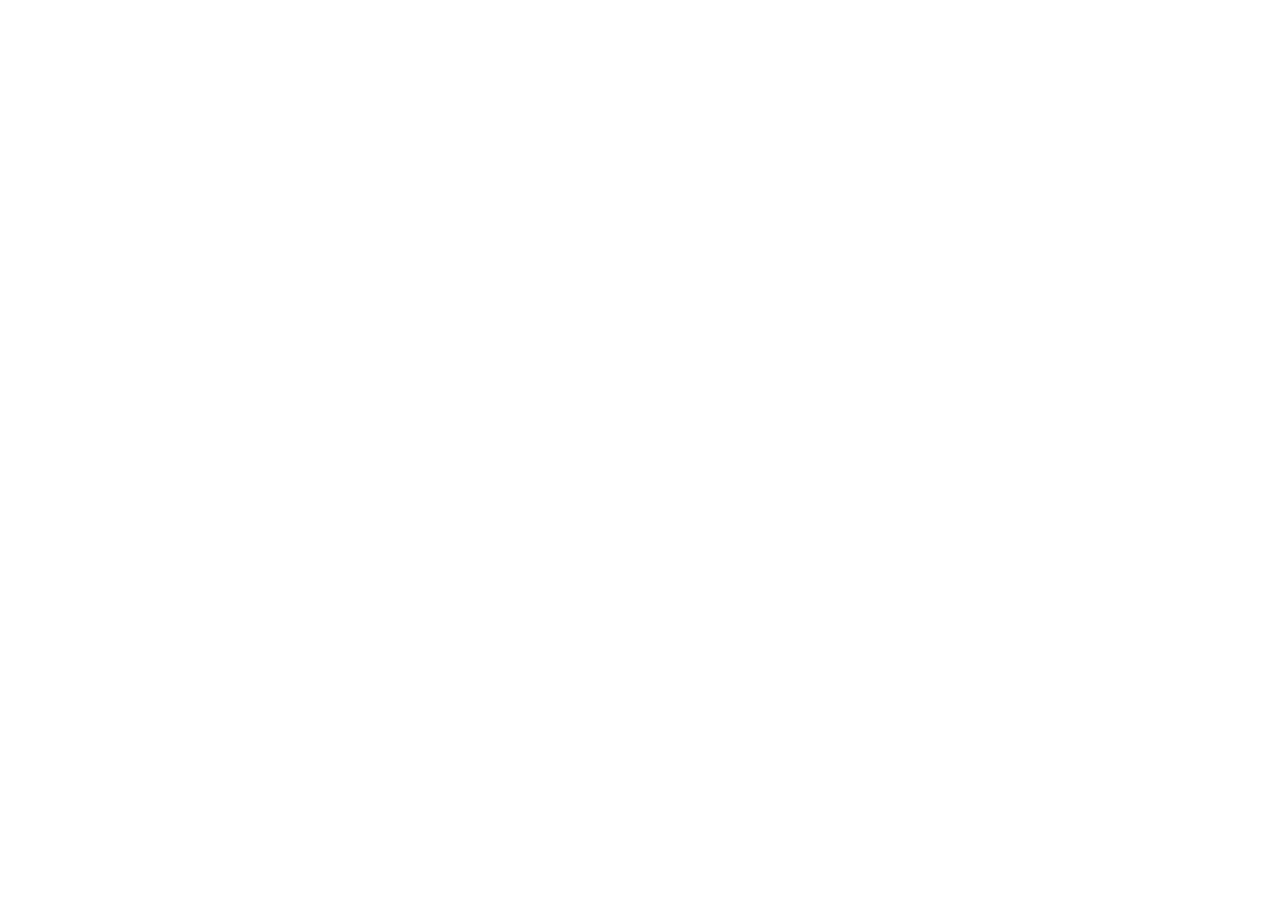
==== commit b3054d6d: "Site update Wed 11/25/2026 12:29" ====
--- a/accessories.html
+++ b/accessories.html
@@ -1,88 +1,13 @@
-<!DOCTYPE html>
+<!doctype html>
 <html lang="en">
 <head>
-  <meta charset="UTF-8" />
-  <meta name="viewport" content="width=device-width, initial-scale=1.0" />
-  <title>Accessories. Bigfoot Truck Beds.</title>
-  <meta name="description" content="Toolboxes, headache racks, gooseneck plates, receivers, lights and finishes for Bigfoot steel truck beds." />
-  <link rel="icon" type="image/svg+xml" href="assets/img/mark.svg" />
-  <link rel="preconnect" href="https://fonts.googleapis.com" />
-  <link rel="preconnect" href="https://fonts.gstatic.com" crossorigin />
-  <link href="https://fonts.googleapis.com/css2?family=Barlow+Condensed:wght@700;800&family=Barlow:wght@400;500;600;700&family=Azeret+Mono:wght@400;500;600&display=swap" rel="stylesheet" />
-  <link rel="stylesheet" href="assets/css/site.css" />
-  <link rel="stylesheet" href="assets/css/shop.css" />
+<meta charset="utf-8">
+<title>Bigfoot Truck Beds</title>
+<meta name="robots" content="noindex">
+<link rel="canonical" href="https://bigfoottruckbeds.com/">
+<meta http-equiv="refresh" content="0; url=https://bigfoottruckbeds.com/">
 </head>
-<body data-solid-header="1">
-  <header class="site-header solid">
-    <div class="container inner">
-      <a class="brand" href="index.html" aria-label="Bigfoot Truck Beds home"><img class="emblem" src="assets/img/logo.svg" alt="Bigfoot Truck Beds" /></a>
-      <nav class="nav" aria-label="Main"><a href="beds.html">Beds</a><a href="build.html">Build Yours</a><a href="accessories.html">Accessories</a><a href="index.html#shop">The Shop</a></nav>
-      <div class="header-actions">
-        <a class="header-phone" href="tel:8635897616"><small>Call the shop</small>(863) 589-7616</a>
-        <a class="btn btn-primary btn-sm" href="build.html">Build Yours</a>
-        <button class="mobile-toggle" aria-label="Menu" aria-expanded="false"><span></span></button>
-      </div>
-    </div>
-  </header>
-  <nav class="mobile-nav" aria-label="Mobile"><a href="beds.html">Beds</a><a href="build.html">Build Yours</a><a href="accessories.html">Accessories</a><a href="index.html#shop">The Shop</a><a href="tel:8635897616">(863) 589-7616</a></nav>
-
-  <main>
-    <section class="page-head">
-      <div class="container">
-        <h1>Accessories.</h1>
-        <p class="lead">Everything bolts or welds on at the shop before the bed ships. Most of it you can add in the builder and see on the bed.</p>
-      </div>
-    </section>
-    <section class="block tight">
-      <div class="container acc-groups" id="groups"></div>
-    </section>
-    <section class="cta-band">
-      <video data-lazy muted loop playsinline preload="none" data-src="assets/video/press-brake.mp4" aria-hidden="true"></video>
-      <div class="container inner">
-        <div><h2>See them on your bed.</h2><p class="lead" style="margin-top:10px">The builder shows every box, rack and hitch on the bed before you ask for a price.</p></div>
-        <div class="hero-cta" style="margin:0"><a class="btn btn-primary btn-lg" href="build.html">Build Yours</a></div>
-      </div>
-    </section>
-  </main>
-
-  <footer>
-    <div class="container">
-      <div class="cols">
-        <div><img src="assets/img/logo-stacked.svg" alt="Bigfoot Truck Beds" style="height:60px;margin-bottom:14px" /><p>A division of Bigfoot Trailers. Steel truck beds built in Mulberry, Florida.</p></div>
-        <div><h4>Beds</h4><a href="bed.html?s=track">Track flatbed</a><a href="bed.html?s=ridge">Ridge skirted</a><a href="bed.html?s=hauler">Hauler hotshot</a><a href="bed.html?s=range">Range bale bed</a><a href="bed.html?s=crew">Crew service body</a></div>
-        <div><h4>Buy</h4><a href="build.html">Build yours</a><a href="accessories.html">Accessories</a><a href="beds.html">Fit guide</a></div>
-        <div><h4>Shop</h4><a href="tel:8635897616">(863) 589-7616</a><a href="https://bigfoottrailers.net" rel="noopener">Bigfoot Trailers</a></div>
-      </div>
-      <div class="fine"><span>&copy; 2026 Bigfoot Trailers. Mulberry, FL.</span><span>Specs shown are the standard build and may change. Confirm with the shop before you order.</span></div>
-    </div>
-  </footer>
-  <div class="demo-note"><b>Demo build.</b> Accessory list is a starting catalog for the truck bed team to edit, not a confirmed one. No pricing is shown yet.</div>
-
-  <script src="assets/js/data.js"></script>
-  <script src="assets/js/site.js"></script>
-  <script>
-    // simple line icons (stroke only, one family, square caps)
-    const ICO = {
-      ball: '<svg viewBox="0 0 24 24"><circle cx="12" cy="8" r="4"/><path d="M4 20h16M8 20v-4h8v4"/></svg>',
-      receiver: '<svg viewBox="0 0 24 24"><rect x="8" y="8" width="8" height="8"/><path d="M12 2v6M12 16v6M2 12h6M16 12h6"/></svg>',
-      plug: '<svg viewBox="0 0 24 24"><circle cx="12" cy="12" r="8"/><circle cx="12" cy="12" r="2"/><path d="M12 4v3M12 17v3M4 12h3M17 12h3"/></svg>',
-      winch: '<svg viewBox="0 0 24 24"><circle cx="12" cy="10" r="5"/><path d="M12 15v7M4 22h16M7 10h10"/></svg>',
-      box: '<svg viewBox="0 0 24 24"><rect x="3" y="7" width="18" height="13"/><path d="M3 11h18M9 4h6v3"/></svg>',
-      drawer: '<svg viewBox="0 0 24 24"><rect x="3" y="4" width="18" height="7"/><rect x="3" y="13" width="18" height="7"/><path d="M10 7.5h4M10 16.5h4"/></svg>',
-      rack: '<svg viewBox="0 0 24 24"><path d="M4 20V5h16v15M4 11h16M9 5v15M15 5v15"/></svg>',
-      ladder: '<svg viewBox="0 0 24 24"><path d="M7 2v20M17 2v20M7 7h10M7 12h10M7 17h10"/></svg>',
-      light: '<svg viewBox="0 0 24 24"><rect x="4" y="8" width="16" height="8"/><path d="M8 4l-2 4M16 4l2 4M8 20l-2-4M16 20l2-4"/></svg>',
-      camera: '<svg viewBox="0 0 24 24"><rect x="3" y="7" width="18" height="12"/><circle cx="12" cy="13" r="3.5"/><path d="M8 7l2-3h4l2 3"/></svg>',
-      deck: '<svg viewBox="0 0 24 24"><rect x="3" y="4" width="18" height="16"/><path d="M3 9h18M3 14h18M9 4v16M15 4v16"/></svg>',
-      fuel: '<svg viewBox="0 0 24 24"><rect x="4" y="3" width="11" height="18"/><path d="M15 9h3l3 3v6a2 2 0 0 1-4 0v-5h-2M7 7h5v4H7z"/></svg>',
-      flap: '<svg viewBox="0 0 24 24"><path d="M6 3h12v18H6zM9 7v10M15 7v10"/></svg>',
-      paint: '<svg viewBox="0 0 24 24"><path d="M4 4h12v6H4zM16 7h4v5h-8v9h-2v-11h6z"/></svg>',
-    };
-    const D = window.BF;
-    document.getElementById('groups').innerHTML = D.ACCESSORIES.map(g => `
-      <div class="reveal"><h2 style="font-size:clamp(28px,3vw,40px);margin-bottom:16px">${g.group}</h2>
-        <div class="acc-grid">${g.items.map(a => `<div class="acc"><div class="ico">${ICO[a.ico] || ICO.box}</div><b>${a.name}</b><p>${a.desc}</p><div class="fits-on">Fits: ${a.fits}</div></div>`).join('')}</div></div>`).join('');
-    document.querySelectorAll('.reveal').forEach(el => { const io = new IntersectionObserver(es => es.forEach(e => { if (e.isIntersecting) { e.target.classList.add('in'); io.unobserve(e.target); } }), { threshold: 0.1 }); io.observe(el); });
-  </script>
+<body>
+<p>This page moved. Bigfoot Truck Beds is at <a href="https://bigfoottruckbeds.com/">bigfoottruckbeds.com</a>.</p>
 </body>
 </html>
